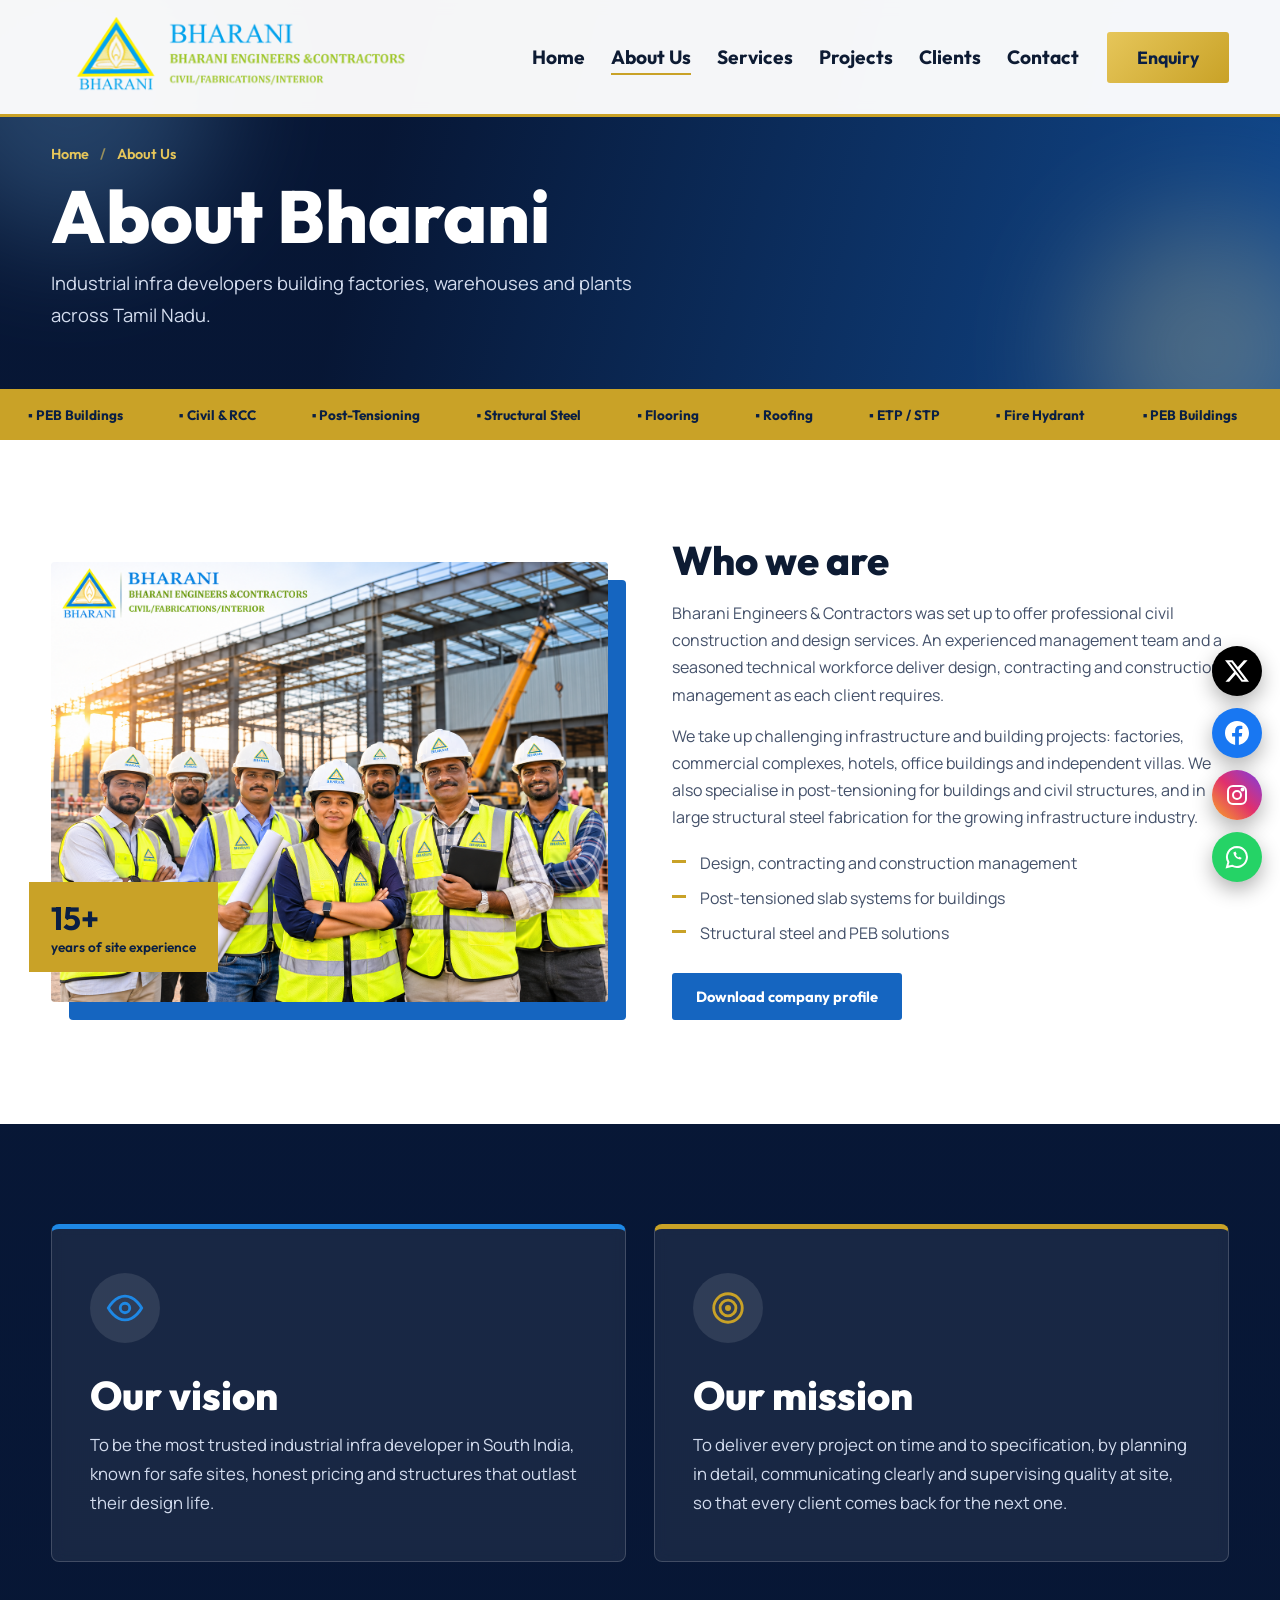
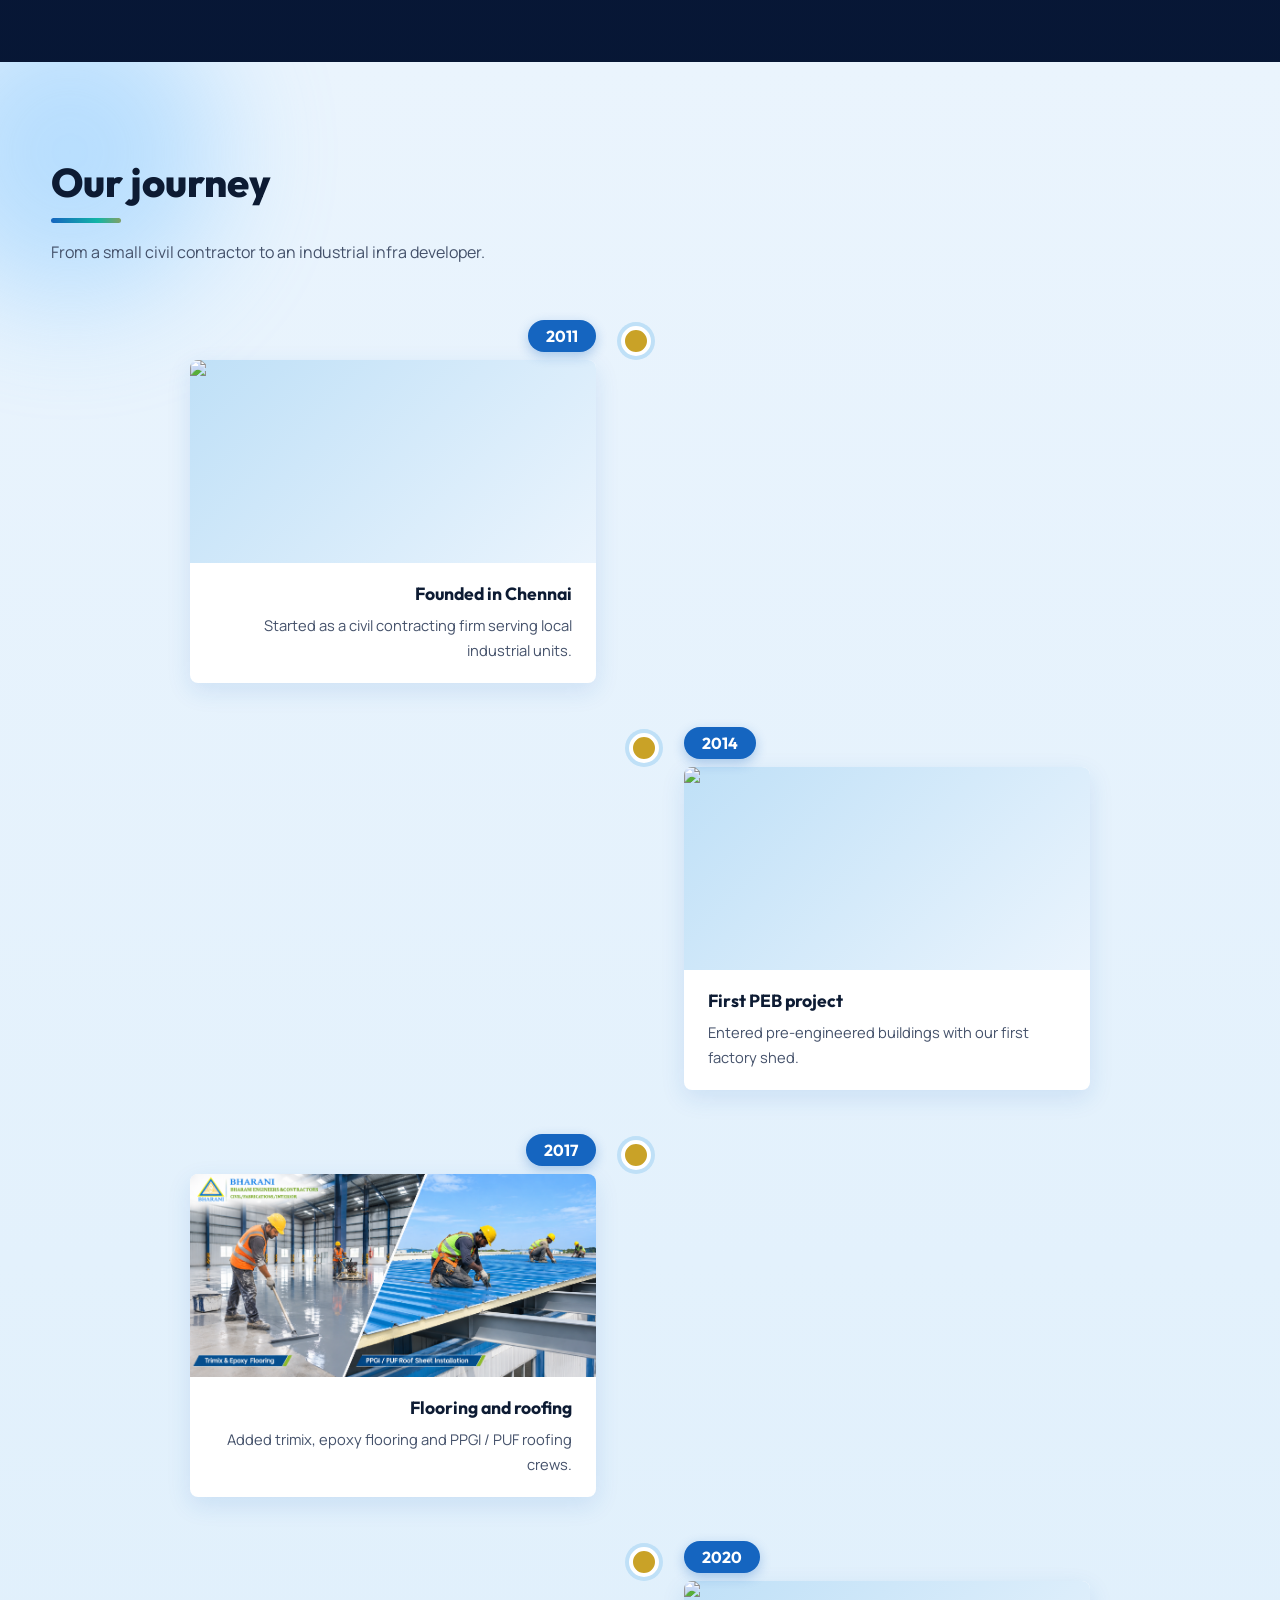
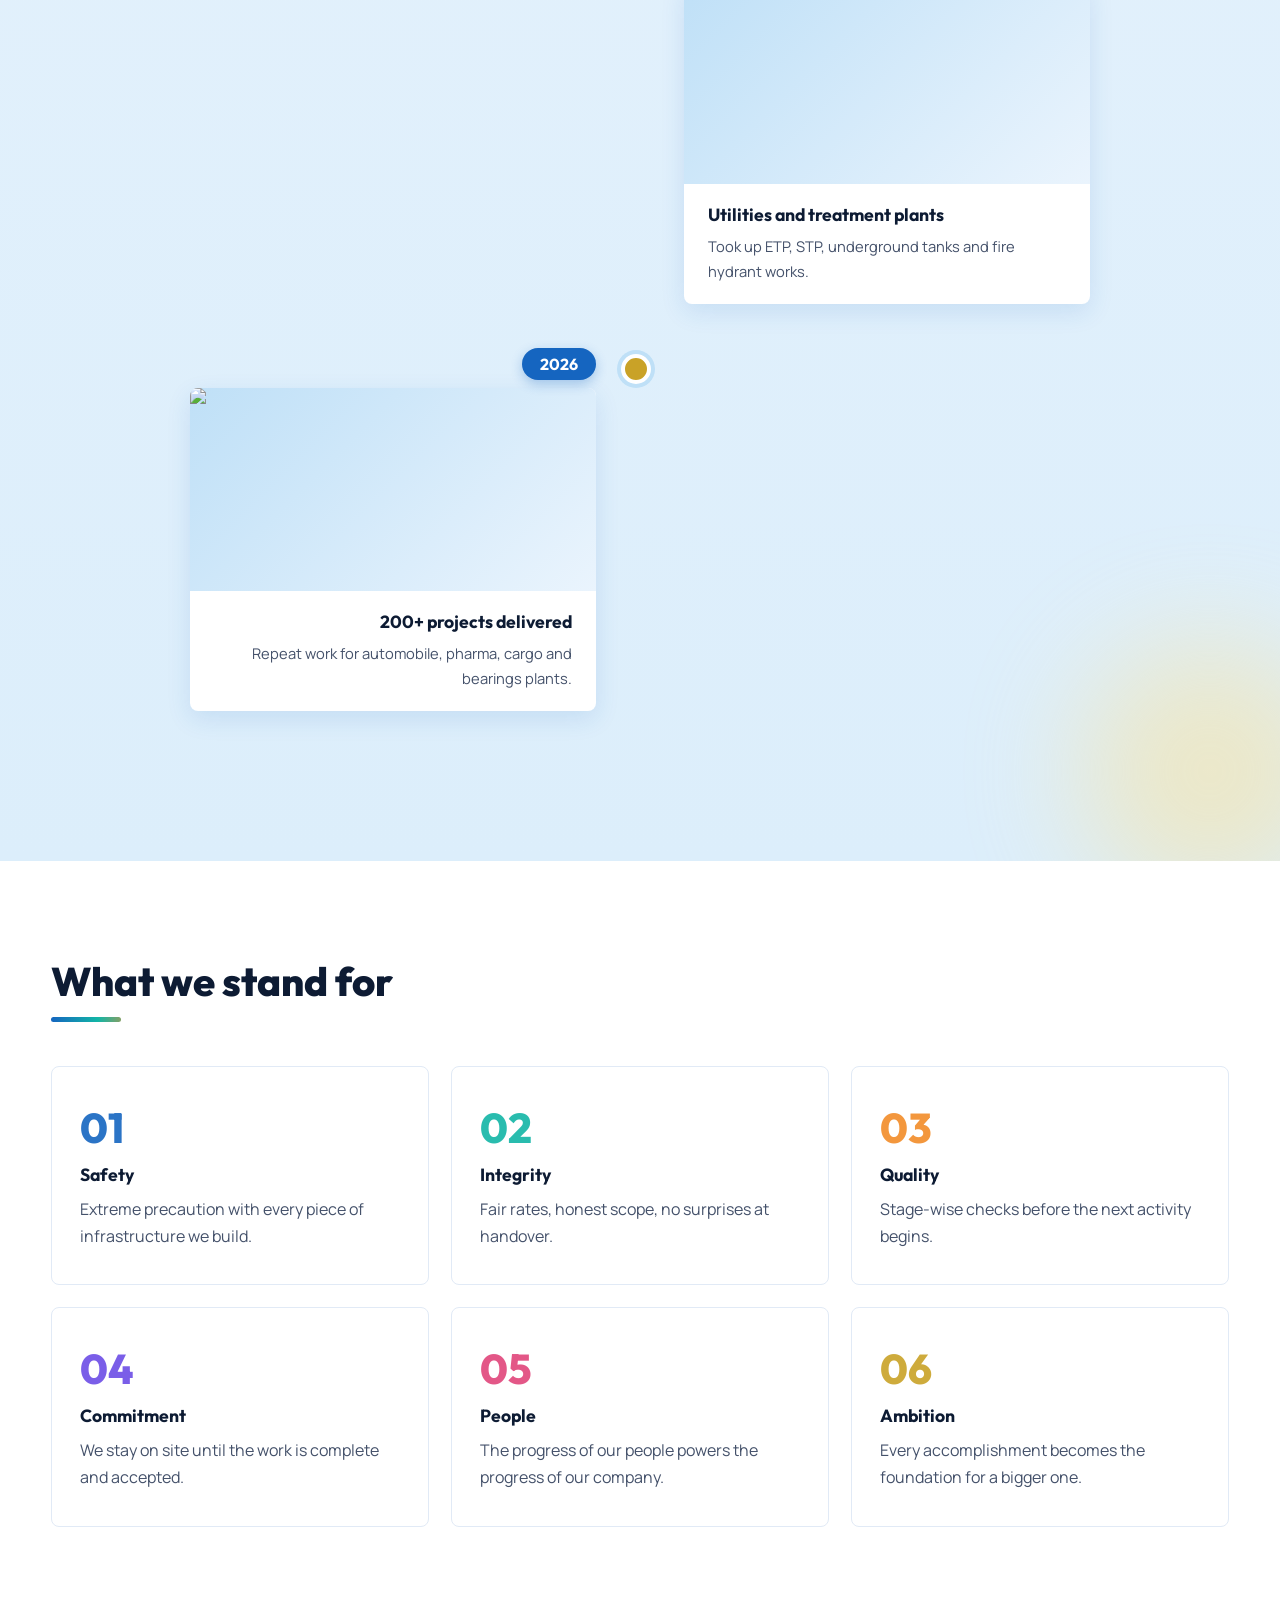
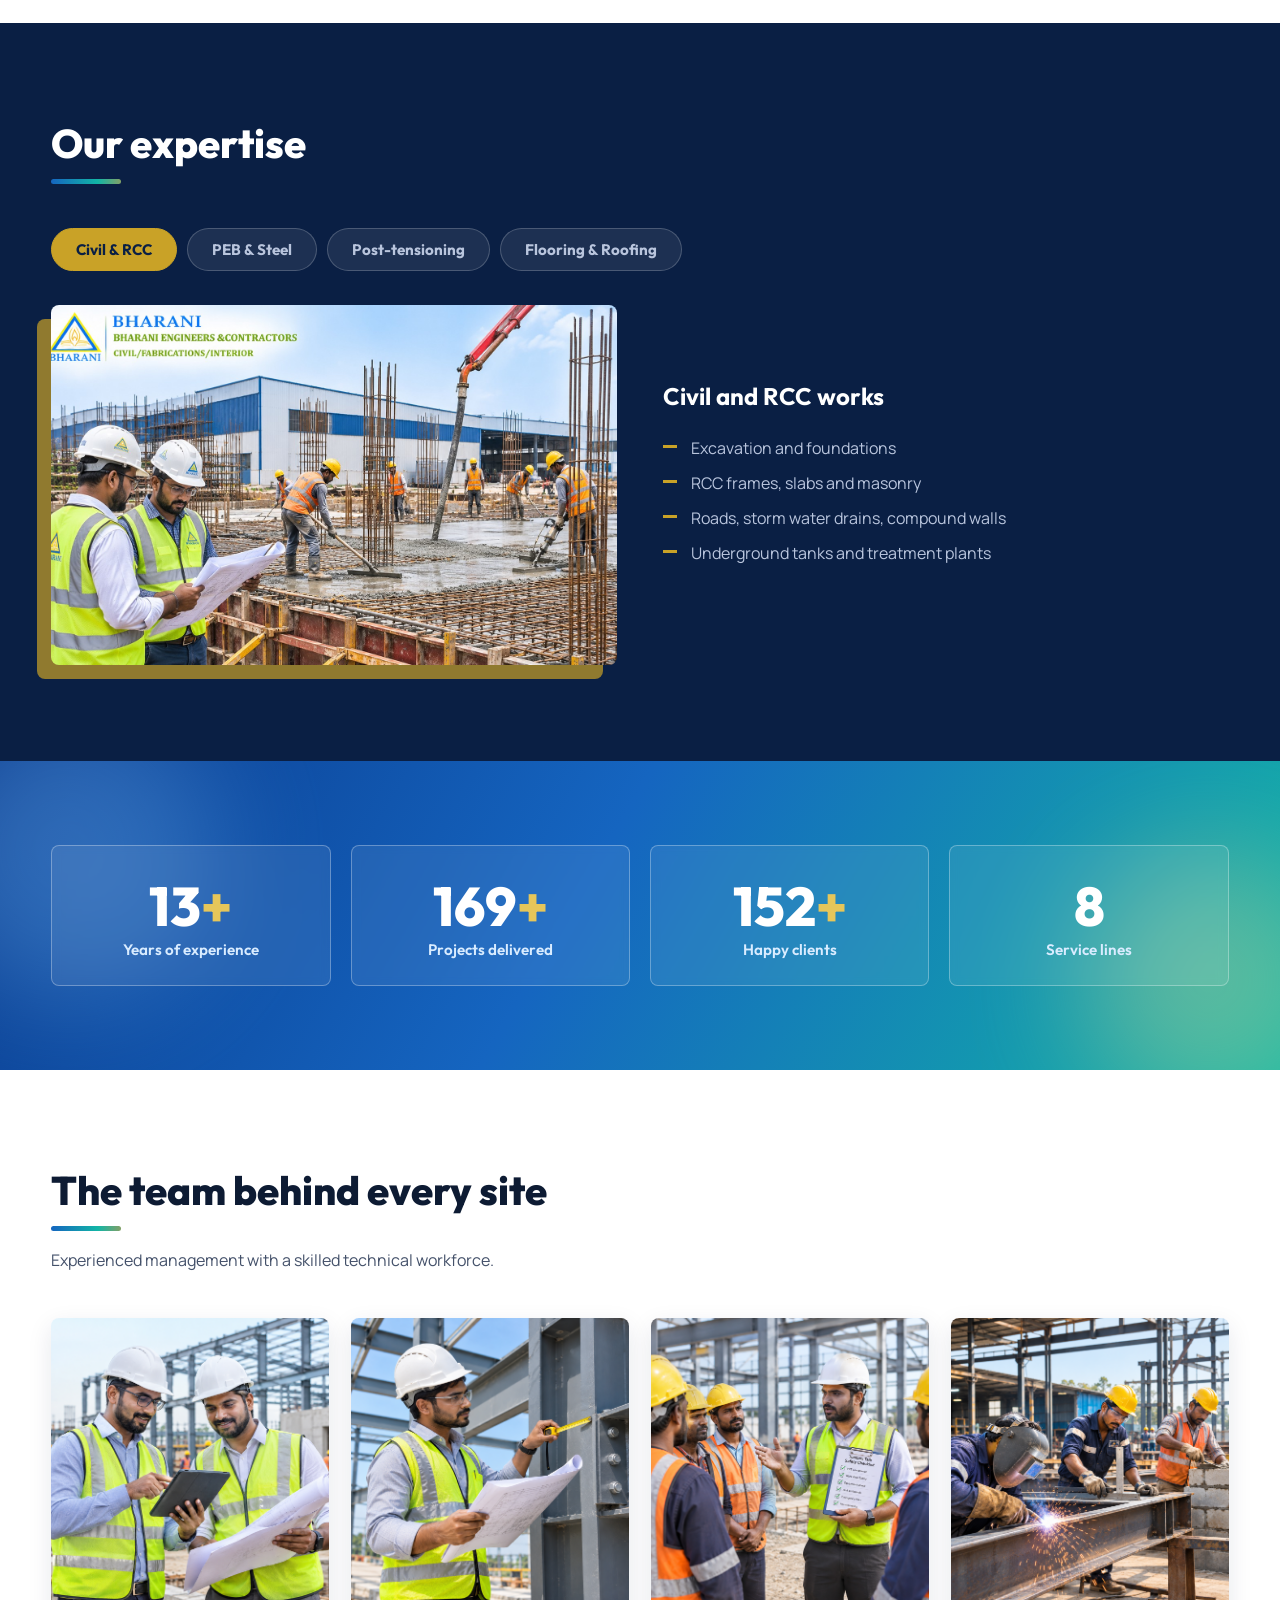
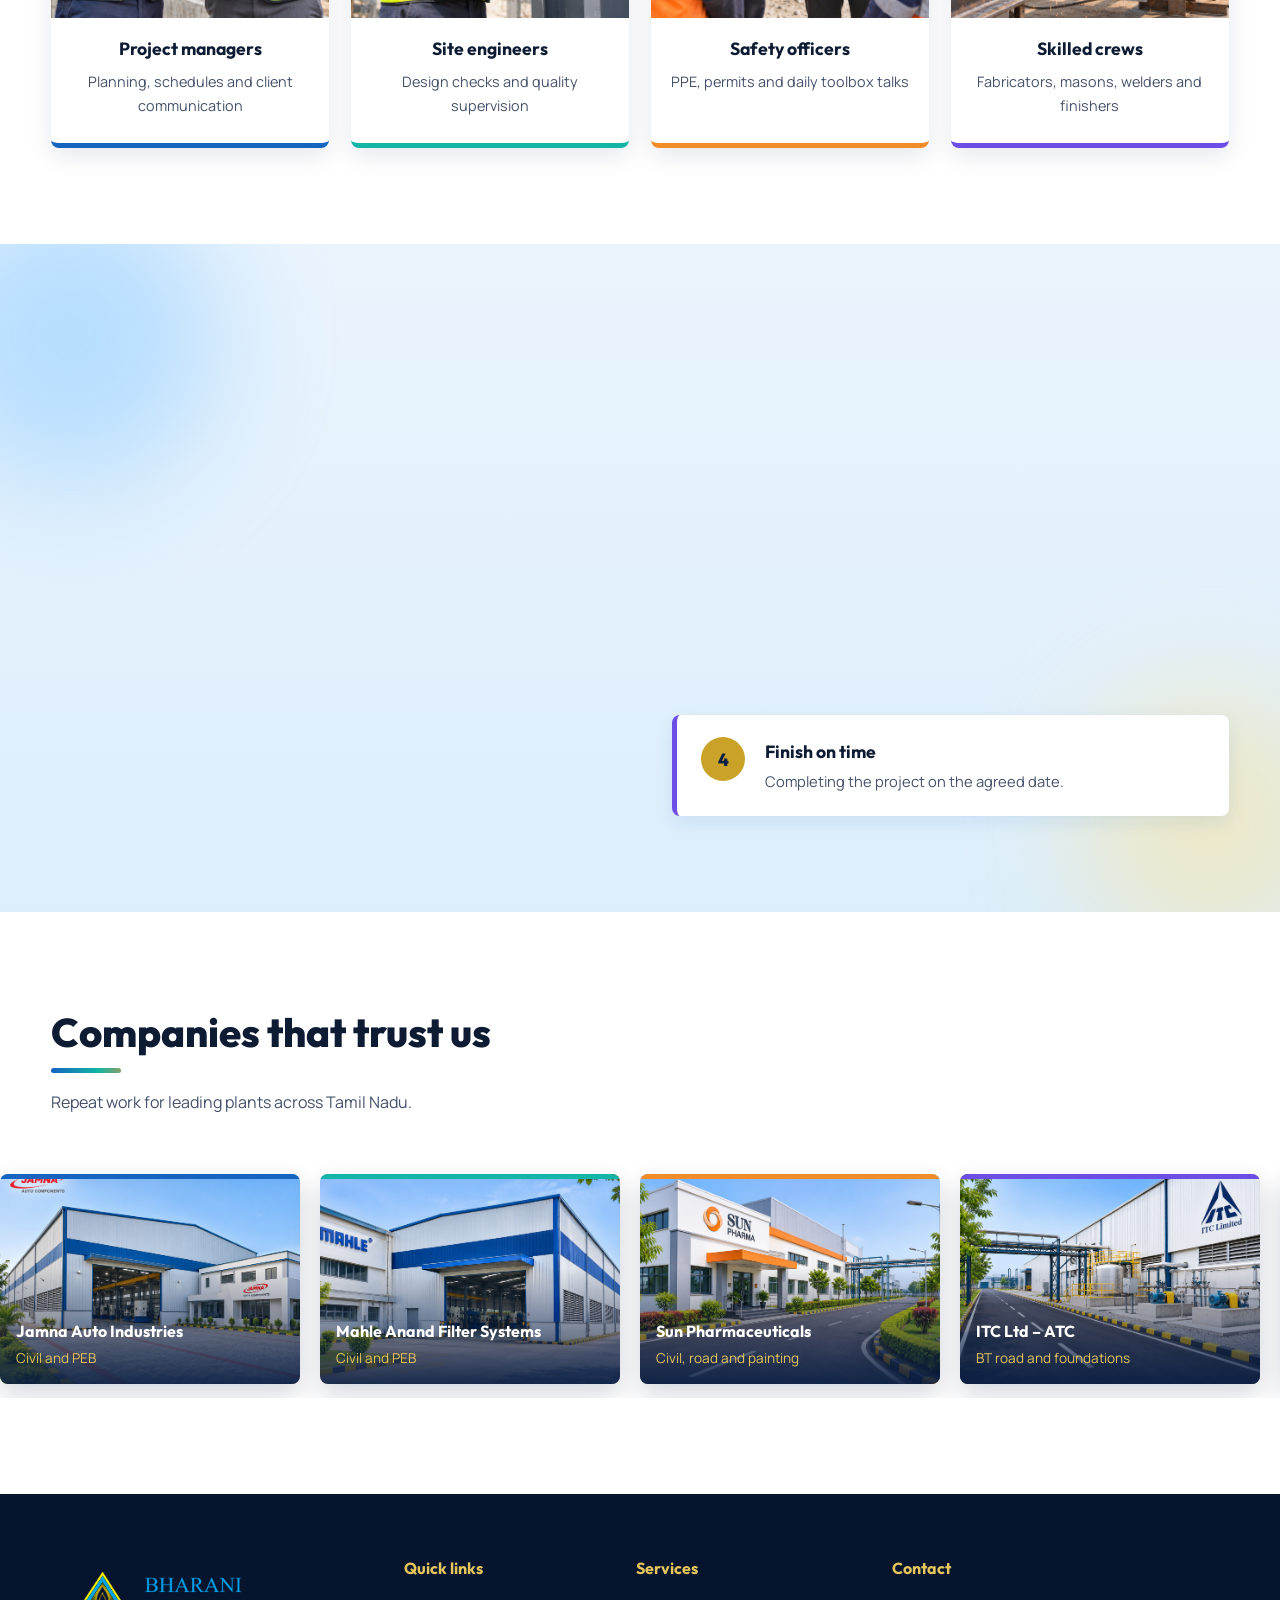
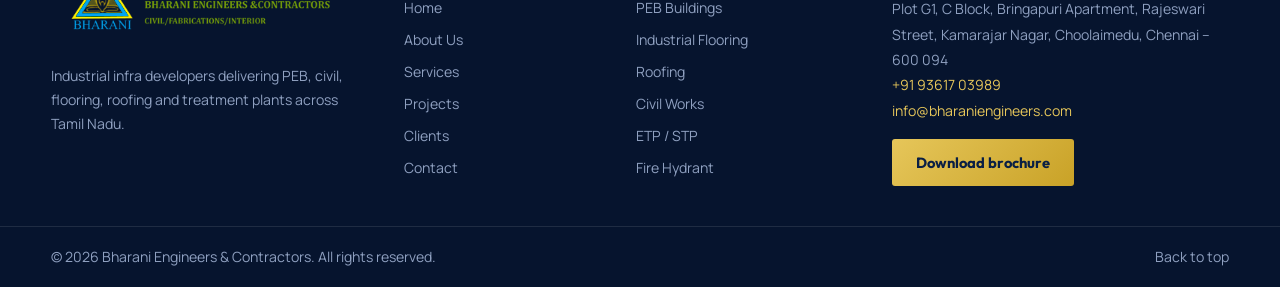
==== aboutus.html @ 4a634eff "Add files via upload" ====
<!DOCTYPE html>
<html lang="en">
<head>
<meta charset="UTF-8">
<meta name="viewport" content="width=device-width, initial-scale=1">
<title>About Us | Bharani Engineers & Contractors – Industrial Infra Developers, Chennai</title>
<meta name="description" content="Learn about Bharani Engineers & Contractors: our vision, mission, values, team and execution approach for PEB, civil, flooring, roofing and industrial projects in Chennai.">
<link rel="preconnect" href="https://fonts.googleapis.com">
<link href="https://fonts.googleapis.com/css2?family=Outfit:wght@400;500;600;700;800&family=Manrope:wght@400;500;600;700&display=swap" rel="stylesheet">
<link rel="stylesheet" href="css/about.css">
<link rel="stylesheet" href="css/style.css">
</head>
<body>
<div class="prog" id="prog"></div>

<header class="hdr" id="hdr">
  <a href="index.html" class="brand">
    <img src="images/logo.png" alt="Bharani logo" width="56" height="56">
    
  </a>
  <nav class="nav" id="nav">
    <a href="index.html">Home</a><a href="aboutus.html" class="on">About Us</a><a href="services.html">Services</a>
    <a href="projects.html">Projects</a><a href="clients.html">Clients</a><a href="contact.html">Contact</a>
  </nav>
  <button class="btn gold" data-open-enquiry>Enquiry</button>
  <button class="burger" id="burger" aria-label="Menu"><i></i><i></i><i></i></button>
</header>

<!-- BANNER -->
<section class="pbanner">
  <div class="pb-bg"></div><span class="blob b1"></span><span class="blob b2"></span>
  <div class="wrap">
    <p class="crumb"><a href="index.html">Home</a> <i>/</i> About Us</p>
    <h1>About Bharani</h1>
    <p class="lead">Industrial infra developers building factories, warehouses and plants across Tamil Nadu.</p>
  </div>
  <div class="ticker"><div>
    <span>PEB Buildings</span><span>Civil &amp; RCC</span><span>Post-Tensioning</span><span>Structural Steel</span><span>Flooring</span><span>Roofing</span><span>ETP / STP</span><span>Fire Hydrant</span>
    <span>PEB Buildings</span><span>Civil &amp; RCC</span><span>Post-Tensioning</span><span>Structural Steel</span><span>Flooring</span><span>Roofing</span><span>ETP / STP</span><span>Fire Hydrant</span>
  </div></div>
</section>

<!-- ABOUT COMPANY -->
<section class="sec" id="company">
  <div class="wrap two">
    <div class="imgstack rv">
      <img src="images/about-company.jpg" alt="Bharani team at an industrial site" loading="lazy" width="560" height="440">
      <div class="badge"><b>15+</b>years of site experience</div>
    </div>
    <div class="rv">
      <h2>Who we are</h2>
      <p>Bharani Engineers &amp; Contractors was set up to offer professional civil construction and design services. An experienced management team and a seasoned technical workforce deliver design, contracting and construction management as each client requires.</p>
      <p>We take up challenging infrastructure and building projects: factories, commercial complexes, hotels, office buildings and independent villas. We also specialise in post-tensioning for buildings and civil structures, and in large structural steel fabrication for the growing infrastructure industry.</p>
      <ul class="ticks"><li>Design, contracting and construction management</li><li>Post-tensioned slab systems for buildings</li><li>Structural steel and PEB solutions</li></ul>
      <a class="btn blue shine" href="Bharani-Company-Profile.pdf" download>Download company profile</a>
    </div>
  </div>
</section>

<!-- VISION & MISSION -->
<section class="vm" id="vision">
  <div class="vm-bg"></div>
  <div class="wrap vm-g">
    <article class="vcard rv" style="--c:#1E88E5">
      <svg viewBox="0 0 24 24"><path d="M1.5 12S5.5 4.5 12 4.5 22.5 12 22.5 12 18.5 19.5 12 19.5 1.5 12 1.5 12z"/><circle cx="12" cy="12" r="3"/></svg>
      <h2>Our vision</h2>
      <p>To be the most trusted industrial infra developer in South India, known for safe sites, honest pricing and structures that outlast their design life.</p>
    </article>
    <article class="vcard rv" style="--c:#C9A227">
      <svg viewBox="0 0 24 24"><circle cx="12" cy="12" r="9"/><circle cx="12" cy="12" r="5"/><circle cx="12" cy="12" r="1"/></svg>
      <h2>Our mission</h2>
      <p>To deliver every project on time and to specification, by planning in detail, communicating clearly and supervising quality at site, so that every client comes back for the next one.</p>
    </article>
  </div>
</section>

<!-- 1. TIMELINE -->
<!-- 1. TIMELINE -->
<section class="sec sky" id="journey"><span class="blob b1"></span><span class="blob b2"></span>
  <div class="wrap">
    <div class="head rv"><h2>Our journey</h2><p>From a small civil contractor to an industrial infra developer.</p></div>
    <ol class="tl" id="tl">
      <li class="rv"><time>2011</time><div><div class="tp"><img src="images/journey/2011.jpg" alt="Founded in Chennai" loading="lazy" width="420" height="210"></div><h3>Founded in Chennai</h3><p>Started as a civil contracting firm serving local industrial units.</p></div></li>
      <li class="rv"><time>2014</time><div><div class="tp"><img src="images/journey/2014.jpg" alt="First PEB project" loading="lazy" width="420" height="210"></div><h3>First PEB project</h3><p>Entered pre-engineered buildings with our first factory shed.</p></div></li>
      <li class="rv"><time>2017</time><div><div class="tp"><img src="images/journey/2017.jpg" alt="Flooring and roofing" loading="lazy" width="420" height="210"></div><h3>Flooring and roofing</h3><p>Added trimix, epoxy flooring and PPGI / PUF roofing crews.</p></div></li>
      <li class="rv"><time>2020</time><div><div class="tp"><img src="images/journey/2020.jpg" alt="Treatment plants and utilities" loading="lazy" width="420" height="210"></div><h3>Utilities and treatment plants</h3><p>Took up ETP, STP, underground tanks and fire hydrant works.</p></div></li>
      <li class="rv"><time>2026</time><div><div class="tp"><img src="images/journey/2026.jpg" alt="200+ projects delivered" loading="lazy" width="420" height="210"></div><h3>200+ projects delivered</h3><p>Repeat work for automobile, pharma, cargo and bearings plants.</p></div></li>
    </ol>
  </div>
</section>

<!-- 2. VALUES -->
<section class="sec" id="values">
  <div class="wrap">
    <div class="head rv"><h2>What we stand for</h2></div>
    <div class="val-g">
      <div class="rv" style="--c:#1565C0"><b>01</b><h3>Safety</h3><p>Extreme precaution with every piece of infrastructure we build.</p></div>
      <div class="rv" style="--c:#12B5A6"><b>02</b><h3>Integrity</h3><p>Fair rates, honest scope, no surprises at handover.</p></div>
      <div class="rv" style="--c:#F28C28"><b>03</b><h3>Quality</h3><p>Stage-wise checks before the next activity begins.</p></div>
      <div class="rv" style="--c:#6C4DE6"><b>04</b><h3>Commitment</h3><p>We stay on site until the work is complete and accepted.</p></div>
      <div class="rv" style="--c:#E0457B"><b>05</b><h3>People</h3><p>The progress of our people powers the progress of our company.</p></div>
      <div class="rv" style="--c:#C9A227"><b>06</b><h3>Ambition</h3><p>Every accomplishment becomes the foundation for a bigger one.</p></div>
    </div>
  </div>
</section>

<!-- 3. EXPERTISE TABS -->
<section class="sec dark" id="expertise">
  <div class="wrap">
    <div class="head rv"><h2>Our expertise</h2></div>
    <div class="tabs rv" role="tablist">
      <button class="on" data-tab="t1" role="tab">Civil &amp; RCC</button><button data-tab="t2" role="tab">PEB &amp; Steel</button>
      <button data-tab="t3" role="tab">Post-tensioning</button><button data-tab="t4" role="tab">Flooring &amp; Roofing</button>
    </div>
    <div class="panels">
      <div class="panel on" id="t1"><img src="images/about-civil.jpg" alt="Civil and RCC works" loading="lazy" width="520" height="360"><div><h3>Civil and RCC works</h3><ul class="ticks"><li>Excavation and foundations</li><li>RCC frames, slabs and masonry</li><li>Roads, storm water drains, compound walls</li><li>Underground tanks and treatment plants</li></ul></div></div>
      <div class="panel" id="t2"><img src="images/about-peb.jpg" alt="PEB and structural steel" loading="lazy" width="520" height="360"><div><h3>PEB and structural steel</h3><ul class="ticks"><li>Clear span and multi span buildings</li><li>Crane systems and mezzanine floors</li><li>Large structural steel fabrication</li><li>Gable roofs and office blocks</li></ul></div></div>
      <div class="panel" id="t3"><img src="images/about-pt.jpg" alt="Post-tensioned slab" loading="lazy" width="520" height="360"><div><h3>Post-tensioning</h3><ul class="ticks"><li>Post-tensioned slab systems for buildings</li><li>Civil engineering structures</li><li>In-house design team to propose the best system</li></ul></div></div>
      <div class="panel" id="t4"><img src="images/about-floor.jpg" alt="Flooring and roofing" loading="lazy" width="520" height="360"><div><h3>Flooring and roofing</h3><ul class="ticks"><li>Trimix, epoxy, PU and polished concrete floors</li><li>PPGI, PUF, polycarbonate and metal deck roofing</li><li>Paver blocks and industrial tiles</li></ul></div></div>
    </div>
  </div>
</section>

<!-- 4. NUMBERS -->
<section class="nums" id="numbers"><span class="blob b1"></span><span class="blob b2"></span>
  <div class="wrap nums-g">
    <div class="rv"><b data-cnt="15">0</b><span>Years of experience</span></div>
    <div class="rv"><b data-cnt="200">0</b><span>Projects delivered</span></div>
    <div class="rv"><b data-cnt="180">0</b><span>Happy clients</span></div>
    <div class="rv"><b data-cnt="10">0</b><span>Service lines</span></div>
  </div>
</section>

<!-- 5. TEAM -->
<section class="sec" id="team">
  <div class="wrap">
    <div class="head rv"><h2>The team behind every site</h2><p>Experienced management with a skilled technical workforce.</p></div>
    <div class="team-g">
      <div class="tm2 rv" style="--c:#1565C0"><img src="images/team-managers.jpg" alt="Project managers" loading="lazy" width="300" height="300"><h3>Project managers</h3><p>Planning, schedules and client communication</p></div>
      <div class="tm2 rv" style="--c:#12B5A6"><img src="images/team-engineers.jpg" alt="Site engineers" loading="lazy" width="300" height="300"><h3>Site engineers</h3><p>Design checks and quality supervision</p></div>
      <div class="tm2 rv" style="--c:#F28C28"><img src="images/team-safety.jpg" alt="Safety officers" loading="lazy" width="300" height="300"><h3>Safety officers</h3><p>PPE, permits and daily toolbox talks</p></div>
      <div class="tm2 rv" style="--c:#6C4DE6"><img src="images/team-crew.jpg" alt="Skilled crews" loading="lazy" width="300" height="300"><h3>Skilled crews</h3><p>Fabricators, masons, welders and finishers</p></div>
    </div>
  </div>
</section>

<!-- 6. EXECUTION PHILOSOPHY -->
<section class="sec sky" id="philosophy"><span class="blob b1"></span><span class="blob b2"></span>
  <div class="wrap two">
    <div class="rv"><h2>How we execute</h2><p>Our project management philosophy has four parts. We follow them on every site, large or small.</p>
      <a class="btn gold shine" href="contact.html">Discuss your project</a></div>
    <div class="ph-list">
      <div class="rv"><i>1</i><div><h3>Plan in detail</h3><p>A detailed schedule and resource plan built around the client's expectations.</p></div></div>
      <div class="rv"><i>2</i><div><h3>Communicate</h3><p>Open communication with every project stakeholder.</p></div></div>
      <div class="rv"><i>3</i><div><h3>Supervise quality</h3><p>Monitoring and supervising the quality of work at site.</p></div></div>
      <div class="rv"><i>4</i><div><h3>Finish on time</h3><p>Completing the project on the agreed date.</p></div></div>
    </div>
  </div>
</section>

<!-- 7. CLIENTS -->
<section class="sec" id="clients">
  <div class="wrap"><div class="head rv"><h2>Companies that trust us</h2><p>Repeat work for leading plants across Tamil Nadu.</p></div></div>
  <div class="pmq"><div id="photoTrack">
    <div class="pc" style="--c:#1565C0"><img src="images/clients/jamna-work.jpg" alt="Jamna Auto project" loading="lazy" width="300" height="210"><div><h3>Jamna Auto Industries</h3><p>Civil and PEB</p></div></div>
    <div class="pc" style="--c:#12B5A6"><img src="images/clients/mahle-work.jpg" alt="Mahle Anand project" loading="lazy" width="300" height="210"><div><h3>Mahle Anand Filter Systems</h3><p>Civil and PEB</p></div></div>
    <div class="pc" style="--c:#F28C28"><img src="images/clients/sun-pharma-work.jpg" alt="Sun Pharma project" loading="lazy" width="300" height="210"><div><h3>Sun Pharmaceuticals</h3><p>Civil, road and painting</p></div></div>
    <div class="pc" style="--c:#6C4DE6"><img src="images/clients/itc-work.jpg" alt="ITC project" loading="lazy" width="300" height="210"><div><h3>ITC Ltd – ATC</h3><p>BT road and foundations</p></div></div>
    <div class="pc" style="--c:#E0457B"><img src="images/clients/act-work.jpg" alt="All Cargo Terminals project" loading="lazy" width="300" height="210"><div><h3>All Cargo Terminals</h3><p>Roofing and painting</p></div></div>
    <div class="pc" style="--c:#C9A227"><img src="images/clients/bimetal-work.jpg" alt="Bimetal Bearings project" loading="lazy" width="300" height="210"><div><h3>Bimetal Bearings</h3><p>Roofing works</p></div></div>
    <div class="pc" style="--c:#1E88E5"><img src="images/clients/weg-work.jpg" alt="WEG Industries project" loading="lazy" width="300" height="210"><div><h3>WEG Industries</h3><p>LPG yard foundations</p></div></div>
  </div></div>
</section>

<footer class="ftr">
  <div class="wrap fgrid">
        <div><a href="index.html" class="brand"><img src="images/logo.png" alt="Bharani logo" width="56" height="56" loading="lazy"></a>
      <p>Industrial infra developers delivering PEB, civil, flooring, roofing and treatment plants across Tamil Nadu.</p></div>
    <div><h4>Quick links</h4><a href="index.html">Home</a><a href="aboutus.html">About Us</a><a href="services.html">Services</a><a href="projects.html">Projects</a><a href="clients.html">Clients</a><a href="contact.html">Contact</a></div>
    <div><h4>Services</h4><a href="services.html#peb">PEB Buildings</a><a href="services.html#flooring">Industrial Flooring</a><a href="services.html#roofing">Roofing</a><a href="services.html#civil">Civil Works</a><a href="services.html#etp">ETP / STP</a><a href="services.html#hydrant">Fire Hydrant</a></div>
    <div><h4>Contact</h4><address>Plot G1, C Block, Bringapuri Apartment, Rajeswari Street, Kamarajar Nagar, Choolaimedu, Chennai – 600 094<br><a href="tel:+919361703989">+91 93617 03989</a><br><a href="mailto:info@bharaniengineers.com">info@bharaniengineers.com</a></address>
      <a class="btn gold" href="Bharani-Company-Profile.pdf" download>Download brochure</a></div>
  </div>
  <div class="fbar"><div class="wrap"><span>© <span id="yr"></span> Bharani Engineers &amp; Contractors. All rights reserved.</span><a href="#hdr">Back to top</a></div></div>
</footer>

<div class="social" aria-label="Follow and contact Bharani">
  <a class="s-x" href="https://x.com/bharani_chn" target="_blank" rel="noopener" aria-label="X (Twitter)" data-t="X"><svg viewBox="0 0 24 24"><path fill="currentColor" d="M18.901 1.153h3.68l-8.04 9.19L24 22.846h-7.406l-5.8-7.584-6.638 7.584H.474l8.6-9.83L0 1.154h7.594l5.243 6.932ZM17.61 20.644h2.039L6.486 3.24H4.298Z"/></svg></a>
  <a class="s-fb" href="https://www.facebook.com/BharaniEngineersandContractors/" target="_blank" rel="noopener" aria-label="Facebook" data-t="Facebook"><svg viewBox="0 0 24 24"><path fill="currentColor" d="M24 12.073c0-6.627-5.373-12-12-12s-12 5.373-12 12c0 5.99 4.388 10.954 10.125 11.854v-8.385H7.078v-3.47h3.047V9.43c0-3.007 1.792-4.669 4.533-4.669 1.312 0 2.686.235 2.686.235v2.953H15.83c-1.491 0-1.956.925-1.956 1.874v2.25h3.328l-.532 3.47h-2.796v8.385C19.612 23.027 24 18.062 24 12.073z"/></svg></a>
  <a class="s-ig" href="https://www.instagram.com/bharaniengineers/" target="_blank" rel="noopener" aria-label="Instagram" data-t="Instagram"><svg viewBox="0 0 24 24" fill="none" stroke="currentColor" stroke-width="2"><rect x="3" y="3" width="18" height="18" rx="5"/><circle cx="12" cy="12" r="4"/><circle cx="17.5" cy="6.5" r="1" fill="currentColor"/></svg></a>
  <a class="s-wa" href="https://wa.me/919361703989" target="_blank" rel="noopener" aria-label="WhatsApp" data-t="WhatsApp"><svg viewBox="0 0 24 24"><path fill="none" stroke="currentColor" stroke-width="2" d="M12 2a10 10 0 0 0-8.6 15.1L2 22l5-1.3A10 10 0 1 0 12 2z"/><path fill="currentColor" d="M8.4 7.4c.2 3.6 3.4 6.8 7 7.1l1.4-1.6-2.4-1.2-1 .8c-1-.4-2-1.4-2.5-2.5l.8-1-1.2-2.4z"/></svg></a>
</div>

<div class="modal" id="modal" aria-hidden="true">
  <form class="mbox" id="enqForm">
    <button type="button" class="x" id="mClose" aria-label="Close">×</button>
    <h3>Request a quote</h3><p>Our team replies on WhatsApp within the hour.</p>
    <input name="name" placeholder="Your name" required>
    <input name="phone" type="tel" placeholder="Mobile number" pattern="[0-9+ ]{10,14}" required>
    <select name="service" required><option value="">Service needed</option><option>PEB Building</option><option>Flooring</option><option>Roofing</option><option>Painting</option><option>Civil Works</option><option>Interior</option><option>ETP / STP</option><option>Fire Hydrant</option></select>
    <textarea name="msg" rows="3" placeholder="Site location and requirement"></textarea>
    <button class="btn gold lg" type="submit">Send on WhatsApp</button>
  </form>
</div>
<script src="js/about.js" defer></script>
</body>
</html>
---- css/about.css ----
/* About page: loads after style.css and reuses its header, buttons, footer, modal, social and band styles */

/* banner */
.pbanner{position:relative;min-height:440px;display:flex;align-items:center;padding:140px 0 90px;color:#fff;overflow:hidden;background:var(--navy)}
.pb-bg{position:absolute;inset:0;background:linear-gradient(105deg,rgba(7,22,52,.95) 30%,rgba(21,101,192,.6)),url(images/about-banner.jpg) center/cover;animation:zoom 22s ease-in-out infinite alternate}
.pbanner .wrap{position:relative}
.pbanner h1{color:#fff;font-size:clamp(2.6rem,6vw,4.6rem);font-weight:800;line-height:1.05;margin-bottom:14px;animation:up .9s .1s both}
.pbanner .lead{color:#D3DCEE;font-size:1.15rem;animation:up .9s .3s both}
.crumb{font:600 .9rem Outfit;color:var(--gold2);margin-bottom:14px;animation:up .9s both}
.crumb a:hover{text-decoration:underline}.crumb i{margin:0 8px;font-style:normal;opacity:.6}
.pbanner .blob{opacity:.25}

/* vision and mission */
.vm{position:relative;padding:100px 0;color:#D3DCEE;overflow:hidden;background:var(--navy)}
.vm-bg{position:absolute;inset:0;background:linear-gradient(rgba(7,22,52,.88),rgba(7,22,52,.92)),url(images/about-vision.jpg) center/cover fixed}
.vm-g{position:relative;display:grid;grid-template-columns:1fr 1fr;gap:28px}
.vcard{padding:44px 38px;border-radius:8px;background:rgba(255,255,255,.07);backdrop-filter:blur(6px);border:1px solid rgba(255,255,255,.18);border-top:5px solid var(--c);transition:transform .4s,background .4s}
.vcard:hover{transform:translateY(-10px);background:rgba(255,255,255,.13)}
.vcard h2{color:#fff;margin-bottom:12px}.vcard p{font-size:1.05rem;margin:0}
.vcard svg{width:70px;height:70px;padding:16px;border-radius:50%;margin-bottom:20px;fill:none;stroke:var(--c);stroke-width:1.8;stroke-linecap:round;background:rgba(255,255,255,.1);animation:float 5s ease-in-out infinite}

/* timeline */
.tl{list-style:none;position:relative;max-width:900px;margin:auto;padding:10px 0}
.tl::before{content:"";position:absolute;left:50%;top:0;bottom:0;width:4px;margin-left:-2px;border-radius:2px;background:linear-gradient(var(--blue),var(--teal),var(--orange),var(--gold));transform-origin:top;transform:scaleY(var(--g,0))}
.tl li{position:relative;width:50%;padding:0 44px 44px 0;text-align:right}
.tl li:nth-child(even){margin-left:50%;padding:0 0 44px 44px;text-align:left}
.tl li::after{content:"";position:absolute;right:-11px;top:6px;width:22px;height:22px;border-radius:50%;background:var(--gold);border:4px solid #fff;box-shadow:0 0 0 4px var(--sky2)}
.tl li:nth-child(even)::after{right:auto;left:-11px}
.tl time{display:inline-block;background:var(--blue);color:#fff;font:700 .85rem Outfit;padding:4px 14px;border-radius:20px;margin-bottom:8px}
.tl li>div{background:#fff;padding:20px 24px;border-radius:8px;box-shadow:0 8px 24px rgba(21,101,192,.12);transition:transform .3s}
.tl li:hover>div{transform:translateY(-6px)}
.tl h3{margin-bottom:4px}.tl p{margin:0;font-size:.92rem}

/* values */
.val-g{display:grid;grid-template-columns:repeat(3,1fr);gap:22px}
.val-g>div{position:relative;overflow:hidden;background:#fff;padding:34px 28px;border-radius:8px;border:1px solid #E1EAF6;transition:.4s}
.val-g>div::before{content:"";position:absolute;inset:auto 0 0;height:0;background:var(--c);transition:height .4s;z-index:0}
.val-g>div:hover::before{height:100%}
.val-g>div>*{position:relative;z-index:1;transition:color .3s}
.val-g b{display:block;font:800 2.6rem Outfit;color:var(--c);opacity:.9;margin-bottom:6px}
.val-g p{margin:6px 0 0}
.val-g>div:hover *{color:#fff}
.val-g>div:hover{transform:translateY(-8px);box-shadow:0 18px 36px rgba(10,31,68,.2)}

/* expertise tabs */
.tabs{display:flex;gap:10px;flex-wrap:wrap;margin-bottom:34px}
.tabs button{font:700 .95rem Outfit;color:#B9C5DD;background:rgba(255,255,255,.08);border:1px solid rgba(255,255,255,.2);padding:11px 24px;border-radius:30px;cursor:pointer;transition:.3s}
.tabs button:hover{background:rgba(255,255,255,.18);color:#fff}
.tabs button.on{background:var(--gold);color:var(--navy);border-color:var(--gold)}
.panel{display:none;grid-template-columns:1fr 1fr;gap:46px;align-items:center}
.panel.on{display:grid;animation:up .6s both}
.panel img{width:100%;aspect-ratio:13/9;object-fit:cover;border-radius:8px;box-shadow:-14px 14px 0 rgba(201,162,39,.7)}
.panel h3{font-size:1.5rem;margin-bottom:12px}

/* team */
.team-g{display:grid;grid-template-columns:repeat(4,1fr);gap:22px}
.tm2{text-align:center;background:#fff;border-radius:8px;padding:0 0 24px;overflow:hidden;box-shadow:0 8px 24px rgba(10,31,68,.1);border-bottom:5px solid var(--c);transition:.4s}
.tm2:hover{transform:translateY(-10px);box-shadow:0 20px 38px rgba(10,31,68,.2)}
.tm2 img{width:100%;aspect-ratio:1;object-fit:cover;margin-bottom:16px;transition:transform .7s}
.tm2:hover img{transform:scale(1.08)}
.tm2 h3{padding:0 14px}.tm2 p{padding:0 18px;margin:6px auto 0;font-size:.9rem}

/* philosophy */
.ph-list{display:grid;gap:16px}
.ph-list>div{display:flex;gap:20px;align-items:flex-start;background:#fff;padding:22px 24px;border-radius:8px;border-left:5px solid var(--blue);box-shadow:0 6px 18px rgba(21,101,192,.1);transition:.35s}
.ph-list>div:nth-child(2){border-color:var(--teal)}.ph-list>div:nth-child(3){border-color:var(--orange)}.ph-list>div:nth-child(4){border-color:var(--violet)}
.ph-list>div:hover{transform:translateX(10px)}
.ph-list i{flex:none;display:grid;place-items:center;width:44px;height:44px;border-radius:50%;background:var(--gold);color:var(--navy);font:800 1.1rem Outfit;font-style:normal}
.ph-list p{margin:2px 0 0;font-size:.92rem}

@media(max-width:900px){
  .vm-g,.panel.on{grid-template-columns:1fr}.val-g{grid-template-columns:1fr 1fr}.team-g{grid-template-columns:1fr 1fr}
  .vm-bg{background-attachment:scroll}
  .tl::before{left:14px}.tl li,.tl li:nth-child(even){width:100%;margin-left:0;padding:0 0 32px 44px;text-align:left}
  .tl li::after,.tl li:nth-child(even)::after{left:3px;right:auto}
}
@media(max-width:520px){.val-g,.team-g{grid-template-columns:1fr}.pbanner{min-height:380px}}

/* journey images */
.tl .tp{margin:-20px -24px 16px;overflow:hidden;border-radius:8px 8px 0 0;aspect-ratio:2/1}
.tl .tp img{width:100%;height:100%;object-fit:cover;transition:transform .7s}
.tl li:hover .tp img{transform:scale(1.1)}
.tl time{font-size:1rem;padding:6px 18px;box-shadow:0 4px 12px rgba(21,101,192,.3)}

/* client photo strip */
.pmq{overflow:hidden;padding:14px 0}
#photoTrack{display:flex;gap:20px;width:max-content;animation:tick 45s linear infinite}
.pmq:hover #photoTrack{animation-play-state:paused}
.pc{position:relative;flex:none;width:300px;height:210px;border-radius:8px;overflow:hidden;box-shadow:0 10px 26px rgba(10,31,68,.18);transition:transform .4s}
.pc:hover{transform:translateY(-8px) scale(1.03)}
.pc img{width:100%;height:100%;object-fit:cover;transition:transform .8s}
.pc:hover img{transform:scale(1.15)}
.pc::before{content:"";position:absolute;left:0;top:0;right:0;height:5px;background:var(--c);z-index:2}
.pc div{position:absolute;inset:auto 0 0;padding:50px 16px 14px;background:linear-gradient(transparent,rgba(10,31,68,.92));color:#D3DCEE}
.pc h3{color:#fff;font-size:1rem}.pc p{margin:2px 0 0;font-size:.85rem;color:var(--gold2)}
---- css/style.css ----
:root{--blue:#1565C0;--navy:#0A1F44;--ink:#0D1B33;--gold:#C9A227;--gold2:#E6C65A;--green:#8DB32B;--bg:#fff;--grey:#EAF4FD;--sky:#EAF4FD;--sky2:#BFE0F7;--txt:#44516A}
*{box-sizing:border-box;margin:0;padding:0}
html{scroll-behavior:smooth;scroll-padding-top:84px}
body{font:400 16px/1.7 Manrope,sans-serif;color:var(--txt);background:var(--bg);overflow-x:hidden}
img{max-width:100%;display:block;background:#dfe6f2}
a{color:inherit;text-decoration:none}
h1,h2,h3,.btn,.brand b{font-family:Outfit,sans-serif;color:var(--ink)}
h2{font-size:clamp(1.7rem,3.2vw,2.5rem);line-height:1.2;margin-bottom:16px;font-weight:800}
h3{font-size:1.1rem;font-weight:700}
p{margin-bottom:14px;max-width:62ch}
.wrap{width:min(1180px,92%);margin:auto}
.narrow{width:min(820px,92%)}
.sec{padding:96px 0}
.grey,.sky{background:linear-gradient(180deg,#EAF4FD,#DCEEFB)}
.dark{background:var(--navy);color:#B9C5DD}
.dark h2,.dark h3{color:#fff}
.head{margin-bottom:44px}
.two{display:grid;grid-template-columns:1fr 1fr;gap:64px;align-items:center}
.two.rev{grid-template-columns:.8fr 1.2fr}

/* buttons */
.btn{display:inline-block;border:0;cursor:pointer;padding:11px 24px;border-radius:3px;font-weight:700;font-size:.92rem;transition:transform .2s,box-shadow .2s,background .2s}
.btn.lg{padding:15px 32px;font-size:1rem}
.btn.gold{background:linear-gradient(135deg,var(--gold2),var(--gold));color:var(--navy)}
.btn.blue{background:var(--blue);color:#fff}
.btn.ghost{border:2px solid rgba(255,255,255,.7);color:#fff;background:transparent}
.btn:hover{transform:translateY(-2px);box-shadow:0 8px 22px rgba(201,162,39,.35)}
.btn.ghost:hover{background:#fff;color:var(--navy)}
.cta{display:flex;gap:14px;flex-wrap:wrap;margin:26px 0}
:focus-visible{outline:3px solid var(--gold);outline-offset:3px}

/* header */
.hdr{position:fixed;inset:0 0 auto;z-index:50;display:flex;align-items:center;gap:28px;padding:1px 4%;background:rgba(255,255,255,.96);backdrop-filter:blur(8px);border-bottom:3px solid var(--gold);transition:box-shadow .3s}
.hdr.sc{box-shadow:0 6px 24px rgba(10,31,68,.15)}
.brand{display:flex;align-items:center;gap:12px;margin-right:auto}
.brand img{width:380px;height:112px;object-fit:cover;object-position:center 51%;background:none}
.brand b{display:block;font-size:1.6rem;letter-spacing:.06em;color:#1E88E5;line-height:1.1}
.brand small{display:block;font:700 .62rem Outfit;letter-spacing:.08em;color:var(--green)}
.nav{display:flex;gap:26px}
.nav a{font:700 1.2rem Outfit;color:var(--ink);position:relative;padding:6px 0}
.nav a::after{content:"";position:absolute;left:0;bottom:0;height:2px;width:0;background:var(--gold);transition:width .3s}
.nav a:hover::after,.nav a.on::after{width:100%}
.burger{display:none;background:none;border:0;cursor:pointer}
.burger i{display:block;width:26px;height:3px;background:var(--navy);margin:5px 0}

/* hero */
.hero{position:relative;min-height:100vh;display:flex;align-items:center;padding:130px 0 100px;color:#fff;overflow:hidden;background:var(--navy)}
.hero-bg{position:absolute;inset:0;animation:zoom 22s ease-in-out infinite alternate}
.hero-bg img{width:100%;height:100%;object-fit:cover;background:none}
.hero-bg::after{content:"";position:absolute;inset:0;background:linear-gradient(105deg,rgba(7,22,52,.85) 25%,rgba(21,101,192,.25))}
@keyframes zoom{to{transform:scale(1.08)}}
.truss{position:absolute;right:-2%;bottom:90px;width:min(640px,55vw);opacity:.55}
.truss path{stroke-dasharray:1200;stroke-dashoffset:1200;animation:draw 4s .3s ease-out forwards}
@keyframes draw{to{stroke-dashoffset:0}}
.hero-in{position:relative}
.tag{color:var(--gold2);font:600 .95rem Outfit;margin-bottom:18px}
.hero h1{color:#fff;font-size:clamp(2.3rem,5.6vw,4.4rem);line-height:1.08;font-weight:800;max-width:15ch;margin-bottom:22px;animation:up .9s .1s both}
.lead{font-size:1.15rem;color:#D3DCEE;max-width:56ch;animation:up .9s .3s both}
.hero .cta{animation:up .9s .5s both}
@keyframes up{from{opacity:0;transform:translateY(30px)}}
.hero-stats{display:flex;gap:40px;list-style:none;font:600 .95rem Outfit;color:#B9C5DD;margin-top:30px}
.hero-stats b{font-size:2.4rem;color:var(--gold2)}
.ticker{position:absolute;bottom:0;left:0;right:0;background:var(--gold);overflow:hidden;white-space:nowrap;padding:12px 0}
.ticker div{display:inline-block;animation:tick 32s linear infinite}
.ticker span{font:700 .85rem Outfit;color:var(--navy);margin:0 28px}
.ticker span::before{content:"▪ ";}
@keyframes tick{to{transform:translateX(-50%)}}

/* about */
.ticks{list-style:none;margin:18px 0 26px}
.ticks li{padding-left:28px;position:relative;margin-bottom:8px}
.ticks li::before{content:"";position:absolute;left:0;top:10px;width:14px;height:3px;background:var(--gold)}
.imgstack{position:relative}
.imgstack img{width:100%;aspect-ratio:4/3;object-fit:cover;border-radius:4px;box-shadow:18px 18px 0 var(--blue)}
.badge{position:absolute;left:-22px;bottom:30px;background:var(--gold);color:var(--navy);padding:16px 22px;font:600 .85rem Outfit;animation:float 4s ease-in-out infinite}
.badge b{display:block;font-size:2rem}
@keyframes float{50%{transform:translateY(-10px)}}
.founder img{width:100%;aspect-ratio:4/5;object-fit:cover;border-radius:4px;border-bottom:6px solid var(--gold)}
.name{font:700 1.3rem Outfit;color:#fff}
.name span{display:block;font-size:.85rem;color:var(--gold2);font-weight:600}
blockquote{border-left:4px solid var(--gold);padding:6px 0 6px 20px;margin:22px 0;color:#fff;font-size:1.1rem}

/* services */
.svc-grid{display:grid;grid-template-columns:repeat(auto-fill,minmax(230px,1fr));gap:0;border-top:1px solid #D8E0EE;border-left:1px solid #D8E0EE}
.svc{padding:30px 24px;border-right:1px solid #D8E0EE;border-bottom:1px solid #D8E0EE;position:relative;transition:background .3s,color .3s}
.svc::before{content:"";position:absolute;left:0;top:0;height:4px;width:0;background:var(--gold);transition:width .35s}
.svc:hover{background:var(--navy)}
.svc:hover::before{width:100%}
.svc:hover h3{color:var(--gold2)}.svc:hover p{color:#B9C5DD}
.svc h3{margin-bottom:8px}.svc p{font-size:.92rem;margin:0}

/* projects */
.proj-grid{display:grid;grid-template-columns:repeat(3,1fr);grid-template-rows:260px 260px;gap:18px}
.proj{position:relative;overflow:hidden;border-radius:4px}
.proj.big{grid-row:span 2}
.proj img{width:100%;height:100%;object-fit:cover;transition:transform .6s}
.proj:hover img{transform:scale(1.08)}
.proj span{position:absolute;inset:auto 0 0;padding:60px 20px 18px;background:linear-gradient(transparent,rgba(7,22,52,.92));color:#D3DCEE;font-size:.88rem}
.proj b{display:block;color:#fff;font:700 1.1rem Outfit}

/* cards / calculators */
.card{background:#fff;padding:32px;border-radius:4px;border-top:5px solid var(--gold);box-shadow:0 16px 40px rgba(10,31,68,.12)}
label{display:block;font:600 .85rem Outfit;color:var(--ink);margin-bottom:16px}
input,select,textarea{width:100%;margin-top:6px;padding:12px 14px;border:1px solid #C5D0E4;border-radius:3px;font:inherit;background:#fff}
input[type=range]{padding:0;accent-color:var(--blue)}
.total{display:flex;justify-content:space-between;align-items:center;background:var(--navy);color:#B9C5DD;padding:16px 20px;border-radius:3px;margin:8px 0}
.total b{font:800 1.8rem Outfit;color:var(--gold2)}
.note{font-size:.82rem;color:#6B7893}

/* why */
.why-grid{display:grid;grid-template-columns:repeat(4,1fr);gap:28px}
.why-grid div{border-top:3px solid var(--gold);padding-top:20px}
.why-grid h3{margin-bottom:8px}

/* clients */
.marquee{overflow:hidden;padding:26px 0;border-block:1px solid #D8E0EE;margin-bottom:44px}
#logoTrack{display:flex;gap:70px;width:max-content;animation:tick 28s linear infinite}
.marquee:hover #logoTrack{animation-play-state:paused}
#logoTrack img{height:54px;width:auto;filter:grayscale(1);opacity:.7;transition:.3s}
#logoTrack img:hover{filter:none;opacity:1}
.cl-grid{display:grid;grid-template-columns:repeat(auto-fill,minmax(300px,1fr));gap:20px}
.cl{padding:24px;background:var(--grey);border-left:4px solid var(--blue);transition:transform .3s,border-color .3s}
.cl:hover{transform:translateX(6px);border-color:var(--gold)}
.cl h3{font-size:1rem}.cl em{font-size:.8rem;color:var(--blue);font-style:normal;font-weight:600}
.cl p{margin:8px 0 4px;color:var(--ink);font-weight:600}.cl small{color:#6B7893}

/* faq */
details{border-bottom:1px solid #D8E0EE;padding:20px 0}
summary{cursor:pointer;font:700 1.05rem Outfit;color:var(--ink);list-style:none;display:flex;justify-content:space-between}
summary::after{content:"+";color:var(--gold);font-size:1.5rem;line-height:1;transition:transform .3s}
details[open] summary::after{transform:rotate(45deg)}
details p{margin:12px 0 0}

/* find */
address{font-style:normal;margin:18px 0 26px}
address a{color:var(--gold2)}
.map{width:100%;height:380px;border:0;border-radius:4px}

/* footer, wa, modal */
.ftr{background:#06142E;color:#8FA0C0;text-align:center;padding:28px 0;font-size:.88rem}
.ftr p{margin:0 auto 4px;max-width:none}
.wa{position:fixed;right:20px;bottom:20px;z-index:60;background:#25D366;color:#fff;font:700 .85rem Outfit;padding:13px 20px;border-radius:40px;box-shadow:0 8px 24px rgba(0,0,0,.3);animation:pulse 2.4s infinite}
@keyframes pulse{0%{box-shadow:0 0 0 0 rgba(37,211,102,.6)}100%{box-shadow:0 0 0 18px rgba(37,211,102,0)}}
.modal{position:fixed;inset:0;z-index:100;background:rgba(6,20,46,.75);display:grid;place-items:center;opacity:0;visibility:hidden;transition:.3s}
.modal.open{opacity:1;visibility:visible}
.mbox{position:relative;width:min(440px,92%);background:#fff;padding:34px;border-top:6px solid var(--gold);border-radius:4px;transform:translateY(24px);transition:.3s}
.modal.open .mbox{transform:none}
.mbox h3{font-size:1.4rem}.mbox input,.mbox select,.mbox textarea{margin:0 0 12px}.mbox .btn{width:100%}
.x{position:absolute;right:14px;top:8px;border:0;background:none;font-size:2rem;cursor:pointer;color:var(--ink)}

/* reveal */
.rv{opacity:0;transform:translateY(28px);transition:opacity .7s,transform .7s}
.rv.in{opacity:1;transform:none}

@media(max-width:900px){
  .two,.two.rev{grid-template-columns:1fr;gap:36px}.sec{padding:64px 0}
  .why-grid{grid-template-columns:1fr 1fr}.proj-grid{grid-template-columns:1fr 1fr;grid-template-rows:auto}.proj.big{grid-column:span 2;grid-row:auto}.proj{height:220px}
  .burger{display:block;order:3}.hdr>.btn{padding:9px 16px}
  .nav{position:fixed;top:72px;right:0;left:0;flex-direction:column;gap:0;background:#fff;padding:10px 6%;transform:translateY(-130%);transition:.35s;border-bottom:3px solid var(--gold)}
  .nav.open{transform:none}.nav a{padding:14px 0;border-bottom:1px solid #eee}
  .brand small{display:none}.brand b{font-size:1.2rem}.hero-stats{gap:22px}.truss{opacity:.25}
}
@media(max-width:520px){.why-grid,.proj-grid{grid-template-columns:1fr}.proj.big{grid-column:auto}}
@media(prefers-reduced-motion:reduce){*{animation:none!important;transition:none!important}.rv{opacity:1;transform:none}.truss path{stroke-dashoffset:0}}

/* ---- additions ---- */
.prog{position:fixed;top:0;left:0;height:4px;width:0;background:linear-gradient(90deg,var(--blue),var(--gold));z-index:200}
.center{text-align:center;margin:36px auto 0;max-width:none}
.svc-cards{display:grid;grid-template-columns:repeat(auto-fill,minmax(250px,1fr));gap:22px}
.svc2{background:#fff;border-radius:6px;overflow:hidden;box-shadow:0 6px 20px rgba(21,101,192,.1);transition:transform .35s,box-shadow .35s;transform-style:preserve-3d}
.svc2:hover{transform:translateY(-8px);box-shadow:0 18px 36px rgba(21,101,192,.25)}
.svc2 .ph{position:relative;overflow:hidden;aspect-ratio:3/2}
.svc2 img{width:100%;height:100%;object-fit:cover;transition:transform .7s}
.svc2:hover img{transform:scale(1.12) rotate(1deg)}
.svc2 .ph::after{content:"";position:absolute;inset:0;background:linear-gradient(transparent 50%,rgba(10,31,68,.7))}
.svc2 i{position:absolute;z-index:2;left:14px;bottom:10px;font:700 1.4rem Outfit;color:var(--gold2);font-style:normal}
.svc2 .bd{padding:20px;border-bottom:4px solid transparent;transition:border-color .3s}
.svc2:hover .bd{border-color:var(--gold)}
.svc2 p{font-size:.9rem;margin-bottom:10px}
.svc2 a{font:700 .85rem Outfit;color:var(--blue)}
.svc2 a:hover{color:var(--gold)}
.cw-grid{display:grid;grid-template-columns:repeat(3,1fr);gap:22px}
.cw{position:relative;overflow:hidden;border-radius:6px}
.cw img{width:100%;aspect-ratio:4/3;object-fit:cover;transition:transform .7s}
.cw:hover img{transform:scale(1.1)}
.cw div{position:absolute;inset:auto 0 0;padding:70px 20px 18px;background:linear-gradient(transparent,rgba(10,31,68,.92))}
.cw small{color:var(--gold2);font:600 .8rem Outfit}.cw h3{color:#fff}
.chips{display:flex;flex-wrap:wrap;gap:10px;justify-content:center;margin-top:30px}
.chips span{background:var(--sky);border:1px solid var(--sky2);color:var(--blue);padding:8px 16px;border-radius:30px;font:600 .85rem Outfit;transition:.3s}
.chips span:hover{background:var(--blue);color:#fff;transform:translateY(-3px)}
.shine{position:relative;overflow:hidden}
.shine::after{content:"";position:absolute;top:0;left:-60%;width:40%;height:100%;background:rgba(255,255,255,.45);transform:skewX(-20deg);animation:shine 3s infinite}
@keyframes shine{to{left:130%}}
.pk-grid{display:grid;grid-template-columns:repeat(3,1fr);gap:24px;align-items:stretch}
.pk{position:relative;background:#fff;padding:34px 28px;border-radius:6px;border-top:5px solid var(--blue);box-shadow:0 8px 24px rgba(21,101,192,.12);display:flex;flex-direction:column;transition:transform .35s}
.pk:hover{transform:translateY(-8px)}
.pk.hot{border-color:var(--gold);transform:scale(1.04)}.pk.hot:hover{transform:scale(1.04) translateY(-8px)}
.pk em{position:absolute;top:-14px;right:20px;background:var(--gold);color:var(--navy);font:700 .75rem Outfit;padding:4px 12px;border-radius:20px;font-style:normal}
.pk .pr{font:800 2rem Outfit;color:var(--blue);margin:10px 0 16px}.pk .pr small{font-size:.85rem;color:#6B7893;margin-left:6px;font-weight:500}
.pk ul{list-style:none;margin-bottom:24px;flex:1}.pk li{padding:8px 0 8px 26px;border-bottom:1px solid #E4EDF7;position:relative;font-size:.92rem}
.pk li::before{content:"";position:absolute;left:2px;top:15px;width:12px;height:6px;border-left:3px solid var(--gold);border-bottom:3px solid var(--gold);transform:rotate(-45deg)}
.steps{list-style:none;display:grid;grid-template-columns:repeat(4,1fr);gap:26px;position:relative}
.steps::before{content:"";position:absolute;top:26px;left:6%;right:6%;border-top:2px dashed rgba(201,162,39,.6)}
.steps li{position:relative}.steps b{display:grid;place-items:center;width:54px;height:54px;border-radius:50%;background:var(--gold);color:var(--navy);font:800 1.3rem Outfit;margin-bottom:18px;animation:float 4s ease-in-out infinite}
.steps h3{margin-bottom:6px}
.ind-grid{display:grid;grid-template-columns:repeat(3,1fr);gap:18px}
.ind-grid div{background:#fff;padding:28px;border-radius:6px;border-left:5px solid var(--blue);transition:.35s}
.ind-grid div:hover{border-color:var(--gold);transform:translateX(8px);box-shadow:0 10px 26px rgba(21,101,192,.18)}
.ind-grid p{margin:4px 0 0;font-size:.9rem}
.tm-row{overflow:hidden;margin-bottom:18px}
.tm-track{display:flex;gap:18px;width:max-content;animation:tick 70s linear infinite}
.tm-track.rtl{animation-direction:reverse}.tm-row:hover .tm-track{animation-play-state:paused}
.tm{width:340px;background:var(--sky);border-radius:6px;padding:24px;border-top:4px solid var(--gold);white-space:normal}
.tm .st{color:var(--gold);letter-spacing:3px}.tm p{font-size:.92rem;margin:8px 0 12px}.tm b{display:block;font:700 .95rem Outfit;color:var(--ink)}.tm small{color:#6B7893}
.band{background:linear-gradient(120deg,var(--blue),#0A1F44);color:#D3DCEE;text-align:center;padding:80px 0;position:relative;overflow:hidden}
.band::before,.band::after{content:"";position:absolute;width:280px;height:280px;border:40px solid rgba(201,162,39,.15);border-radius:50%;animation:float 6s ease-in-out infinite}
.band::before{left:-80px;top:-80px}.band::after{right:-80px;bottom:-100px}
.band h2{color:#fff}.band p,.band .cta{margin-inline:auto;justify-content:center;position:relative}
.ftr{padding:0;text-align:left;background:#06142E}
.fgrid{display:grid;grid-template-columns:1.3fr .8fr .9fr 1.4fr;gap:40px;padding:64px 0 40px}
.ftr h4{font:700 1rem Outfit;color:var(--gold2);margin-bottom:14px}
.ftr .fgrid>div>a:not(.btn):not(.brand){display:block;padding:4px 0;transition:.25s}.ftr .fgrid>div>a:not(.btn):hover{color:#fff;padding-left:6px}
.ftr address{font-style:normal;margin-bottom:16px;line-height:1.8}
.ftr .brand{margin-bottom:16px}.ftr .brand b{color:#4FA8F0}
.fbar{border-top:1px solid rgba(255,255,255,.1);padding:18px 0}.fbar .wrap{display:flex;justify-content:space-between;gap:10px;flex-wrap:wrap}
@media(max-width:900px){.cw-grid,.pk-grid,.ind-grid{grid-template-columns:1fr}.steps{grid-template-columns:1fr 1fr}.steps::before{display:none}.fgrid{grid-template-columns:1fr 1fr}.pk.hot,.pk.hot:hover{transform:none}}
@media(max-width:520px){.fgrid,.steps{grid-template-columns:1fr}.tm{width:280px}}

/* ---- round 3: colour, images, animation ---- */
:root{--teal:#12B5A6;--orange:#F28C28;--violet:#6C4DE6;--pink:#E0457B}
.head h2::after{content:"";display:block;width:70px;height:5px;margin-top:12px;border-radius:3px;background:linear-gradient(90deg,var(--blue),var(--teal),var(--orange),var(--gold));background-size:200%;animation:gs 4s linear infinite}
@keyframes gs{to{background-position:200% 0}}
.blob{position:absolute;border-radius:50%;filter:blur(60px);opacity:.45;pointer-events:none;animation:float 9s ease-in-out infinite}
.blob.b1{width:300px;height:300px;background:#7CC4FF;left:-80px;top:-60px}.blob.b2{width:260px;height:260px;background:#FFE08A;right:-60px;bottom:-40px;animation-delay:-4s}
.sky,.std,.nums{position:relative;overflow:hidden}.sky>.wrap,.std>.wrap,.nums>.wrap{position:relative}
.svc2:nth-child(5n+1){--c:#1565C0}.svc2:nth-child(5n+2){--c:#12B5A6}.svc2:nth-child(5n+3){--c:#F28C28}.svc2:nth-child(5n+4){--c:#6C4DE6}.svc2:nth-child(5n){--c:#E0457B}
.svc2{border-top:4px solid var(--c)}.svc2 a{color:var(--c)}
/* clients */
.marquee{background:linear-gradient(90deg,#EAF4FD,#fff,#EAF4FD)}
.lgo{display:flex;align-items:center;gap:12px;padding:10px 22px 10px 12px;border-radius:50px;background:#fff;border:1px solid #DCE6F4;box-shadow:0 4px 14px rgba(21,101,192,.1);font:700 1rem Outfit;color:var(--ink);white-space:nowrap;transition:transform .3s}
.lgo:hover{transform:scale(1.08) rotate(-1deg)}
.lgo b{display:grid;place-items:center;width:40px;height:40px;border-radius:50%;color:#fff;font:800 1rem Outfit;background:var(--c)}
#logoTrack{align-items:center;gap:26px}
.cl-grid2{display:grid;grid-template-columns:repeat(auto-fill,minmax(290px,1fr));gap:24px}
.cl2{background:#fff;border-radius:8px;overflow:hidden;box-shadow:0 8px 24px rgba(10,31,68,.1);transition:transform .4s,box-shadow .4s;position:relative}
.cl2::after{content:"";position:absolute;inset:0;border-radius:8px;border:2px solid transparent;transition:border-color .3s;pointer-events:none}
.cl2:hover{transform:translateY(-10px) rotate(-.6deg);box-shadow:0 22px 40px rgba(10,31,68,.22)}.cl2:hover::after{border-color:var(--c)}
.cl2 .ph{position:relative;overflow:hidden;aspect-ratio:5/3}.cl2 img{width:100%;height:100%;object-fit:cover;transition:transform .7s}.cl2:hover img{transform:scale(1.12)}
.cl2 em{position:absolute;left:0;bottom:14px;background:var(--c);color:#fff;font:700 .8rem Outfit;font-style:normal;padding:5px 14px 5px 12px;border-radius:0 20px 20px 0}
.cl2 .bd{padding:18px 20px 20px;border-top:4px solid var(--c)}.cl2 h3{font-size:1.02rem;margin-bottom:6px}.cl2 p{margin:0 0 6px;color:var(--c);font-weight:700;font-size:.92rem}.cl2 small{color:#6B7893}
/* industries */
.ind-tiles{display:grid;grid-template-columns:repeat(3,1fr);gap:20px}
.it{position:relative;display:block;overflow:hidden;border-radius:8px;aspect-ratio:4/3;box-shadow:0 10px 26px rgba(10,31,68,.18)}
.it img{width:100%;height:100%;object-fit:cover;transition:transform .8s}.it:hover img{transform:scale(1.15)}
.it .tg{position:absolute;inset:0;background:linear-gradient(transparent 30%,rgba(10,31,68,.9));transition:.4s}
.it:hover .tg{background:linear-gradient(transparent 0,var(--c))}
.it div{position:absolute;left:0;right:0;bottom:0;padding:20px;color:#fff}.it h3{color:#fff;font-size:1.25rem}
.it p{margin:0;max-height:0;opacity:0;overflow:hidden;transition:max-height .4s,opacity .4s;color:#fff}.it:hover p,.it:focus-visible p{max-height:60px;opacity:1;margin-top:6px}
.it::before{content:"";position:absolute;left:0;top:0;height:5px;width:100%;background:var(--c);z-index:2;transform:scaleX(0);transform-origin:left;transition:transform .5s}.it:hover::before{transform:none}
/* numbers */
.nums{padding:84px 0;background:linear-gradient(120deg,#0A3C8F,#1565C0 45%,#12B5A6)}
.nums .blob{opacity:.3}
.nums-g{display:grid;grid-template-columns:repeat(4,1fr);gap:20px;text-align:center}
.nums-g>div{padding:26px 10px;border:1px solid rgba(255,255,255,.3);border-radius:8px;background:rgba(255,255,255,.08);backdrop-filter:blur(4px);transition:transform .3s}
.nums-g>div:hover{transform:translateY(-8px);background:rgba(255,255,255,.18)}
.nums b{display:inline;font:800 3.4rem Outfit;color:#fff}.nums b::after{content:"+";color:var(--gold2)}.nums-g>div:last-child b::after{content:""}
.nums span:not(.blob){display:block;color:#D9ECFF;font:600 .95rem Outfit}
/* before / after */
.ba{position:relative;aspect-ratio:16/11;overflow:hidden;border-radius:8px;box-shadow:14px 14px 0 var(--sky2);user-select:none}
.ba img{position:absolute;inset:0;width:100%;height:100%;object-fit:cover}
.ba-b{position:absolute;inset:0;clip-path:inset(0 calc(100% - var(--p)) 0 0)}
.ba input{position:absolute;inset:0;width:100%;height:100%;margin:0;opacity:0;cursor:ew-resize;z-index:4}
.hd{position:absolute;top:0;bottom:0;left:var(--p);width:4px;background:var(--gold);z-index:3;transform:translateX(-50%)}
.hd::after{content:"↔";position:absolute;top:50%;left:50%;transform:translate(-50%,-50%);width:44px;height:44px;border-radius:50%;background:var(--gold);color:var(--navy);display:grid;place-items:center;font-size:1.2rem;font-style:normal;box-shadow:0 4px 14px rgba(0,0,0,.35);animation:pulse 2.4s infinite}
.lb{position:absolute;top:14px;z-index:3;background:rgba(10,31,68,.8);color:#fff;font:700 .8rem Outfit;padding:5px 12px;border-radius:20px}.l1{left:14px}.l2{right:14px}
/* standards */
.std{background:linear-gradient(180deg,#fff,#EAF4FD)}
.std-g{display:grid;grid-template-columns:repeat(4,1fr);gap:22px}
.std-g>div{background:#fff;padding:32px 24px;border-radius:8px;border-bottom:5px solid var(--c);box-shadow:0 8px 24px rgba(21,101,192,.12);transition:.35s}
.std-g>div:hover{transform:translateY(-10px);box-shadow:0 20px 38px rgba(21,101,192,.22)}
.std-g svg{width:64px;height:64px;padding:14px;border-radius:50%;background:color-mix(in srgb,var(--c) 14%,#fff);fill:none;stroke:var(--c);stroke-width:2;stroke-linecap:round;stroke-linejoin:round;margin-bottom:16px}
.std-g path,.std-g circle{stroke-dasharray:80;stroke-dashoffset:80;transition:stroke-dashoffset 1.6s .3s}.std-g .in path,.std-g .in circle{stroke-dashoffset:0}
.std-g p{margin:6px 0 0;font-size:.92rem}
/* social */
.social{position:fixed;right:18px;bottom:18px;z-index:60;display:flex;flex-direction:column;gap:12px}
.social a{position:relative;display:grid;place-items:center;width:50px;height:50px;border-radius:50%;color:#fff;box-shadow:0 8px 20px rgba(0,0,0,.3);transition:transform .3s;animation:pop .6s both}
.social a svg{width:24px;height:24px}
.social a:hover{transform:scale(1.18) rotate(-8deg)}
.social a::before{content:attr(data-t);position:absolute;right:62px;background:var(--navy);color:#fff;font:600 .78rem Outfit;padding:5px 10px;border-radius:4px;opacity:0;transform:translateX(8px);transition:.25s;pointer-events:none;white-space:nowrap}
.social a:hover::before{opacity:1;transform:none}
.s-x{background:#000;animation-delay:.1s}.s-fb{background:#1877F2;animation-delay:.2s}.s-ig{background:linear-gradient(45deg,#F9A825,#E1306C,#7B3FE4);animation-delay:.3s}.s-wa{background:#25D366;animation-delay:.4s,0s;animation-name:pop,pulse;animation-duration:.6s,2.4s;animation-iteration-count:1,infinite}
@keyframes pop{from{opacity:0;transform:scale(.3) translateY(20px)}}
@media(max-width:900px){.ind-tiles,.std-g{grid-template-columns:1fr 1fr}.nums-g{grid-template-columns:1fr 1fr}.social a{width:42px;height:42px}}
@media(max-width:520px){.ind-tiles,.std-g{grid-template-columns:1fr}.it p{max-height:60px;opacity:1}}
/* missing-image fallback */
img.noimg{background:linear-gradient(135deg,#BFE0F7,#EAF4FD);font-size:0;color:transparent}

/* ---- home projects: 6 tiles ---- */
.pj-grid{display:grid;grid-template-columns:repeat(3,1fr);grid-auto-rows:290px;gap:20px}
.pj{position:relative;display:block;overflow:hidden;border-radius:10px;box-shadow:0 12px 30px rgba(10,31,68,.2)}
.pj img{width:100%;height:100%;object-fit:cover;transition:transform .9s}
.pj:hover img{transform:scale(1.15) rotate(.8deg)}
.pj::before{content:"";position:absolute;inset:0;background:linear-gradient(transparent 35%,rgba(10,31,68,.94));transition:background .5s}
.pj:hover::before{background:linear-gradient(transparent 0,color-mix(in srgb,var(--c) 88%,#0A1F44))}
.pj::after{content:"";position:absolute;left:0;top:0;height:5px;width:100%;background:var(--c);transform:scaleX(0);transform-origin:left;transition:transform .5s;z-index:2}
.pj:hover::after{transform:none}
.pj i{position:absolute;z-index:2;right:18px;top:8px;font:800 3.6rem/1 Outfit;color:transparent;-webkit-text-stroke:2px rgba(255,255,255,.75);font-style:normal;transition:transform .5s}
.pj:hover i{transform:translateY(8px) scale(1.1)}
.pj div{position:absolute;z-index:2;left:0;right:0;bottom:0;padding:22px;color:#D3DCEE;transform:translateY(34px);transition:transform .45s}
.pj:hover div{transform:none}
.pj h3{color:#fff;font-size:1.3rem}
.pj p{margin:4px 0 0;font-size:.9rem;color:#D3DCEE}
.pj b{display:block;margin-top:10px;font:700 .85rem Outfit;color:var(--gold2);opacity:0;transition:opacity .4s .1s}
.pj:hover b{opacity:1;color:#fff}
@media(max-width:900px){.pj-grid{grid-template-columns:1fr 1fr;grid-auto-rows:240px}.pj div{transform:none}.pj b{opacity:1}}
@media(max-width:520px){.pj-grid{grid-template-columns:1fr}}

/* ---- 3D testimonials ---- */
.vx{position:relative;overflow:hidden;padding:96px 0 80px;background:radial-gradient(circle at 50% 0,#14408F,#0A1F44 60%)}
.vx .blob{opacity:.22}.vx h2{color:#fff}.vx .head p{color:#B9D4F5}.vx .wrap{position:relative}
.vx-stars{position:absolute;inset:0;pointer-events:none}
.vx-stars i{position:absolute;color:var(--gold2);font-style:normal;opacity:0;animation:vxtw 5s ease-in-out infinite}
@keyframes vxtw{50%{opacity:.8;transform:translateY(-14px) scale(1.4)}}
@keyframes vxspin{to{transform:rotate(360deg)}}
.vx-stage{position:relative;height:430px;perspective:1400px;touch-action:pan-y;cursor:grab;margin-top:6px}
.vx-stage:active{cursor:grabbing}
.vx-card{position:absolute;left:50%;top:16px;width:340px;height:380px;margin-left:-170px;background:#fff;border-radius:16px;padding:38px 28px 26px;border-top:8px solid var(--c);box-shadow:0 24px 50px rgba(0,0,0,.4);display:flex;flex-direction:column;cursor:pointer;transition:transform .9s cubic-bezier(.2,.8,.2,1),opacity .6s}
.vx-card.on{cursor:grab}
.vx-card::before{content:"“";position:absolute;right:22px;top:2px;font:800 6rem/1 Outfit;color:var(--c);opacity:.15}
.vx-card::after{content:"";position:absolute;inset:8px;border:2px dashed color-mix(in srgb,var(--c) 35%,#fff);border-radius:10px;pointer-events:none}
.vx-card .seal{position:absolute;left:-18px;top:-24px;width:74px;height:74px;border-radius:50%;background:radial-gradient(circle at 30% 30%,#F4DB85,#C9A227);display:grid;place-items:center;text-align:center;font:800 .55rem/1.2 Outfit;color:var(--navy);box-shadow:0 6px 16px rgba(0,0,0,.4);transform:rotate(-14deg);z-index:2}
.vx-card .seal::before{content:"";position:absolute;inset:5px;border:2px dashed rgba(10,31,68,.5);border-radius:50%;animation:vxspin 14s linear infinite}
.vx-card .seal span{position:relative;display:block}.vx-card .seal b{display:block;font-size:1.2rem}
.vx-card .st{color:var(--gold);letter-spacing:4px;font-size:1.1rem;margin:10px 0 12px}
.vx-card p{flex:1;margin:0;font-size:1.02rem;font-weight:500;color:var(--ink)}
.vx-card h3{margin-top:12px;font-size:1.05rem;color:var(--c)}
.vx-card small{color:#6B7893;font-weight:600}
.vx-ctl{display:flex;justify-content:center;align-items:center;gap:22px;margin-top:6px}
.vx-ctl span{font:700 1rem Outfit;color:#fff;min-width:70px;text-align:center}
.vx-ctl button{width:48px;height:48px;border-radius:50%;border:0;background:var(--gold);color:var(--navy);font-size:1.6rem;cursor:pointer;transition:.3s}
.vx-ctl button:hover{transform:scale(1.15);box-shadow:0 0 0 8px rgba(201,162,39,.25)}
@media(max-width:520px){.vx-card{width:280px;margin-left:-140px;height:400px}.vx-stage{height:450px}}

html{scroll-padding-top:110px}
@media(max-width:900px){.brand img{height:60px}.nav{top:84px}}

html{scroll-padding-top:130px}
.ftr .brand img{width:300px;height:90px;;border-radius:6px}
@media(max-width:900px){.brand img{width:240px;height:72px}.nav{top:96px}}

.hdr>.btn{font-size:1.1rem;padding:14px 30px}
@media(max-width:900px){.nav a{font-size:1.05rem}.hdr>.btn{font-size:.95rem;padding:10px 18px}}
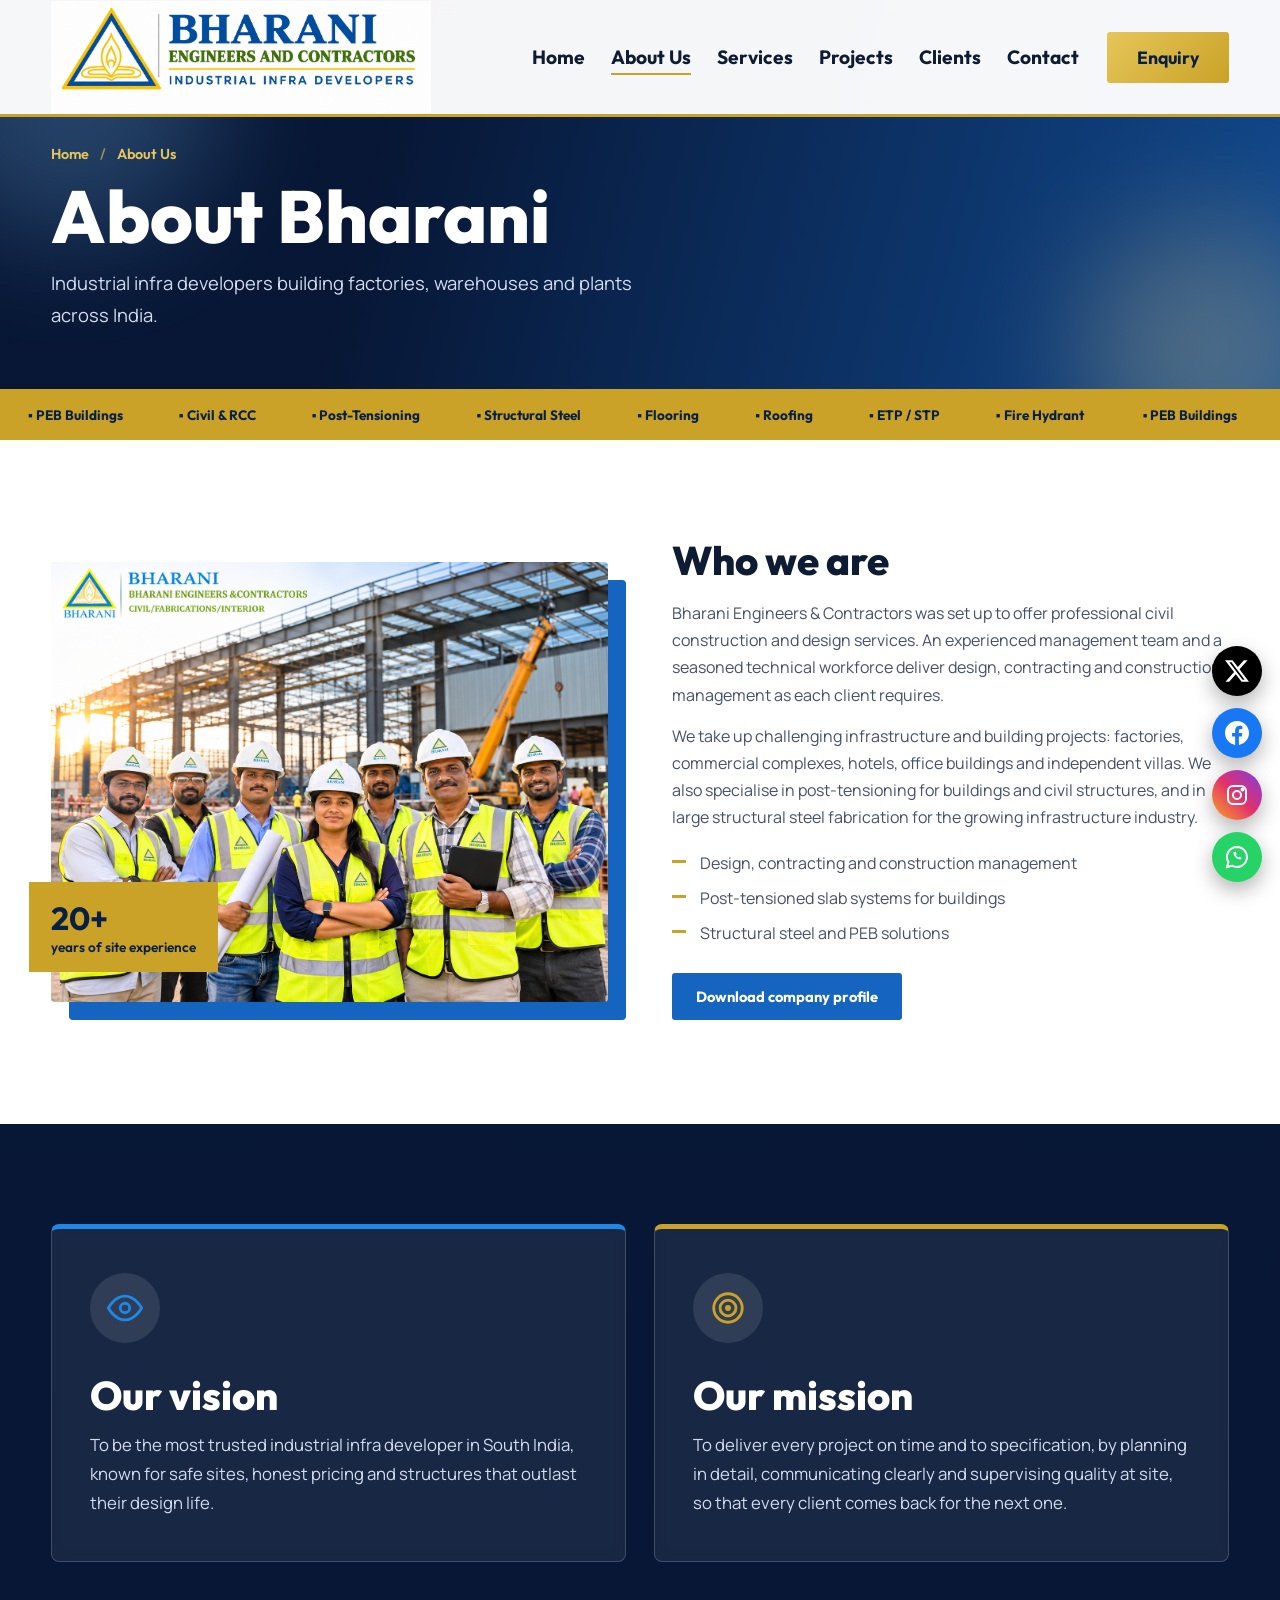
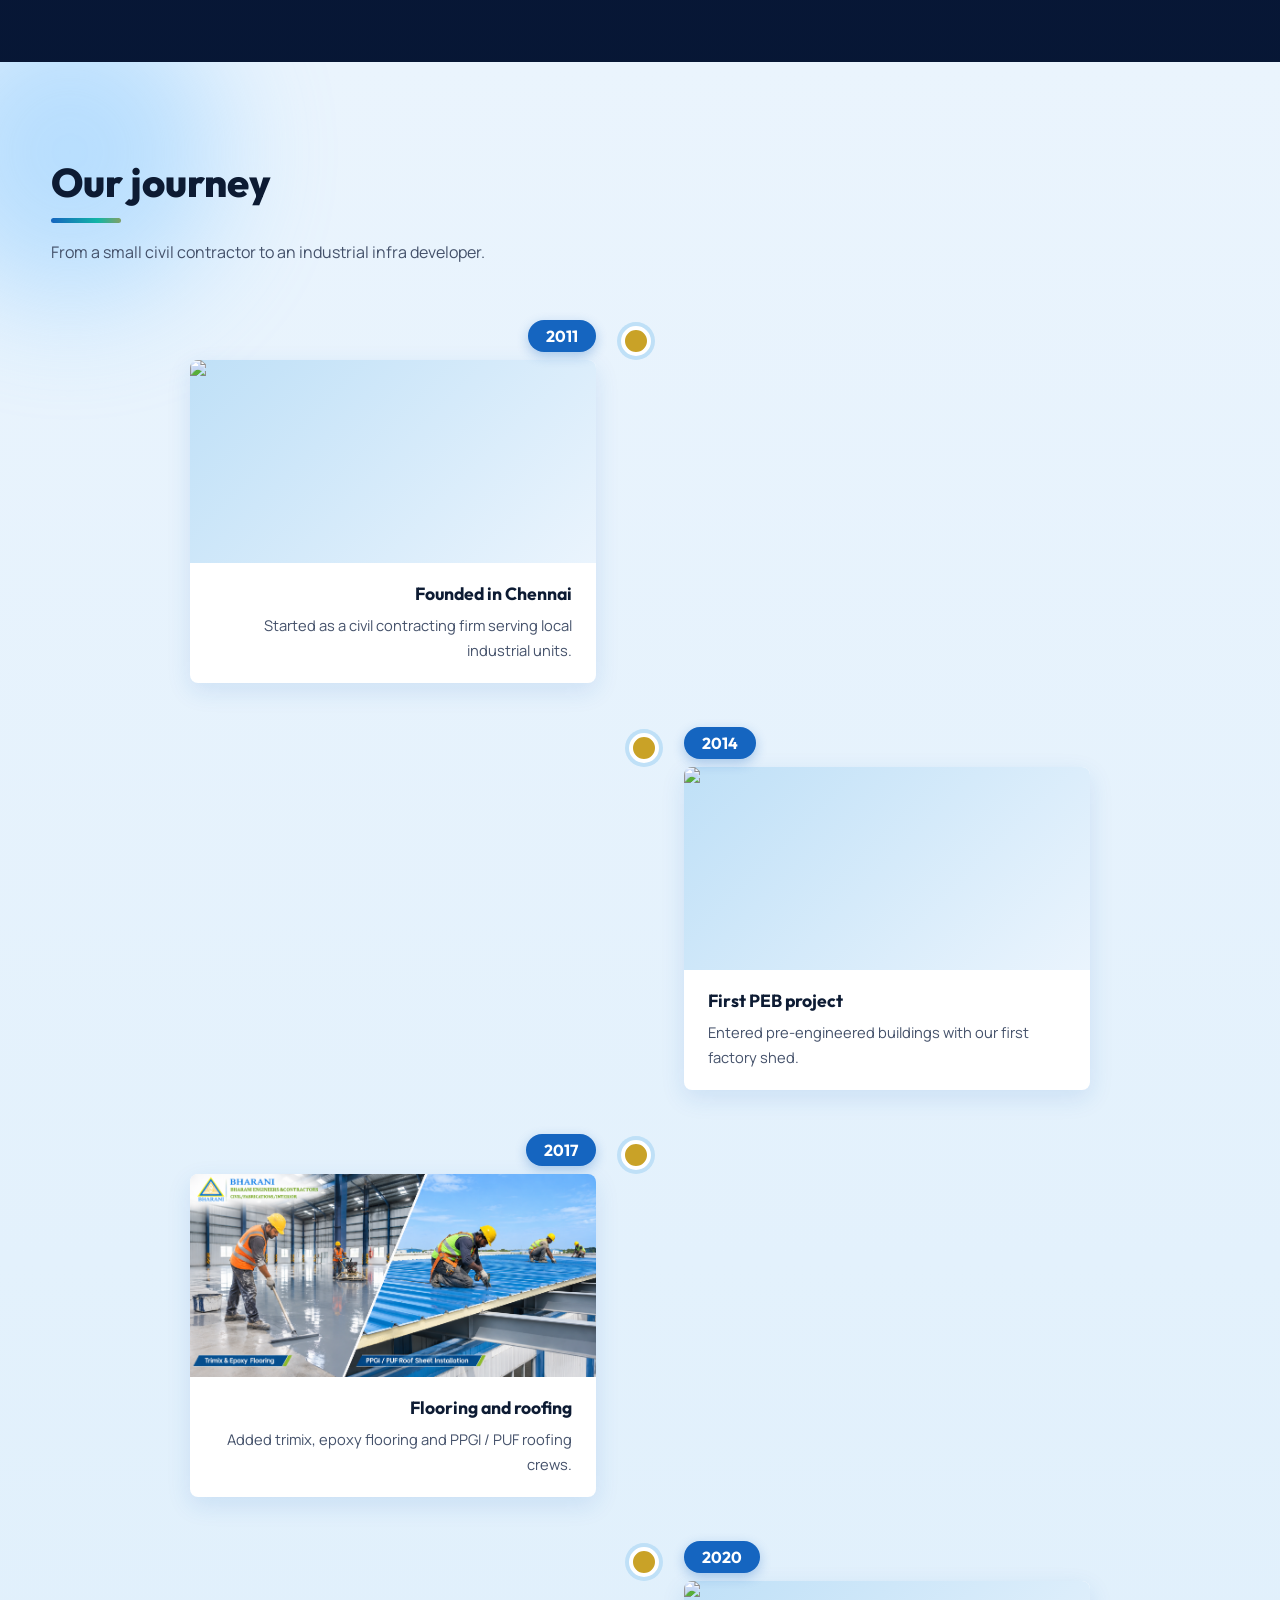
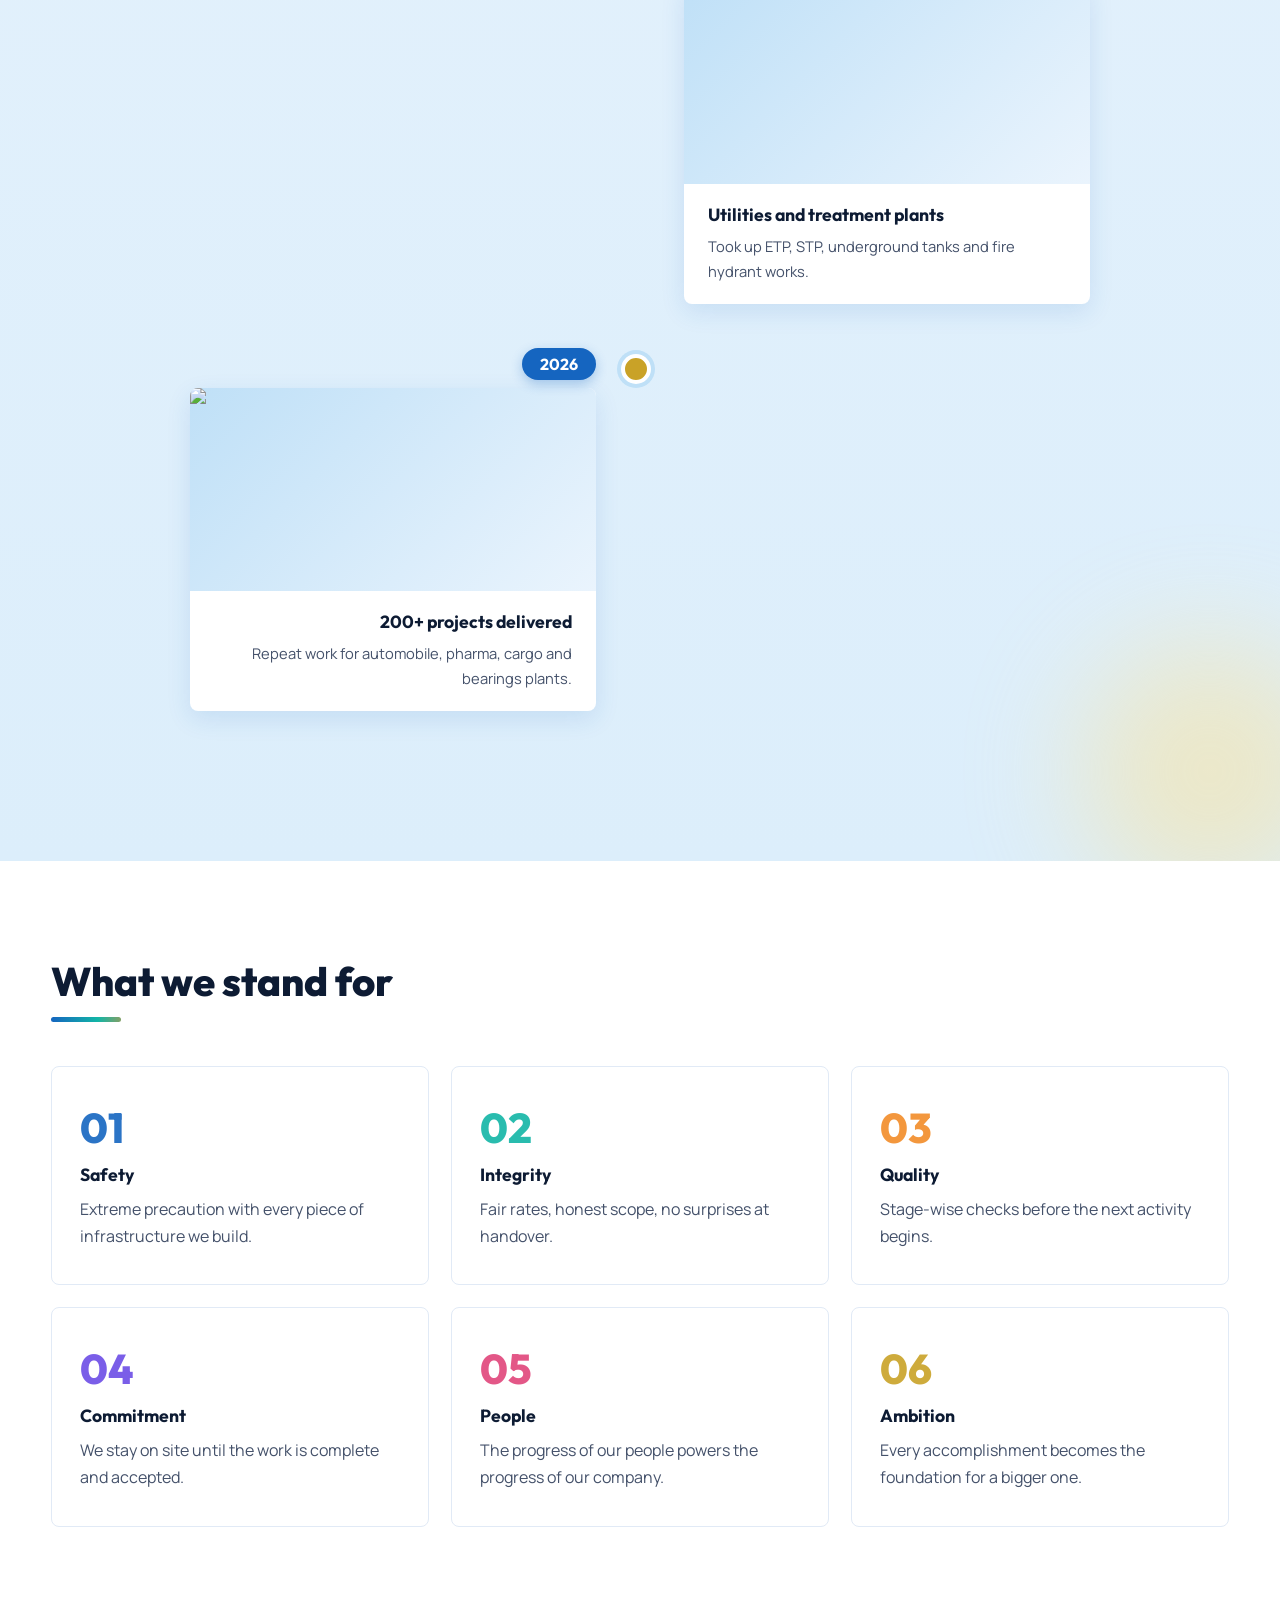
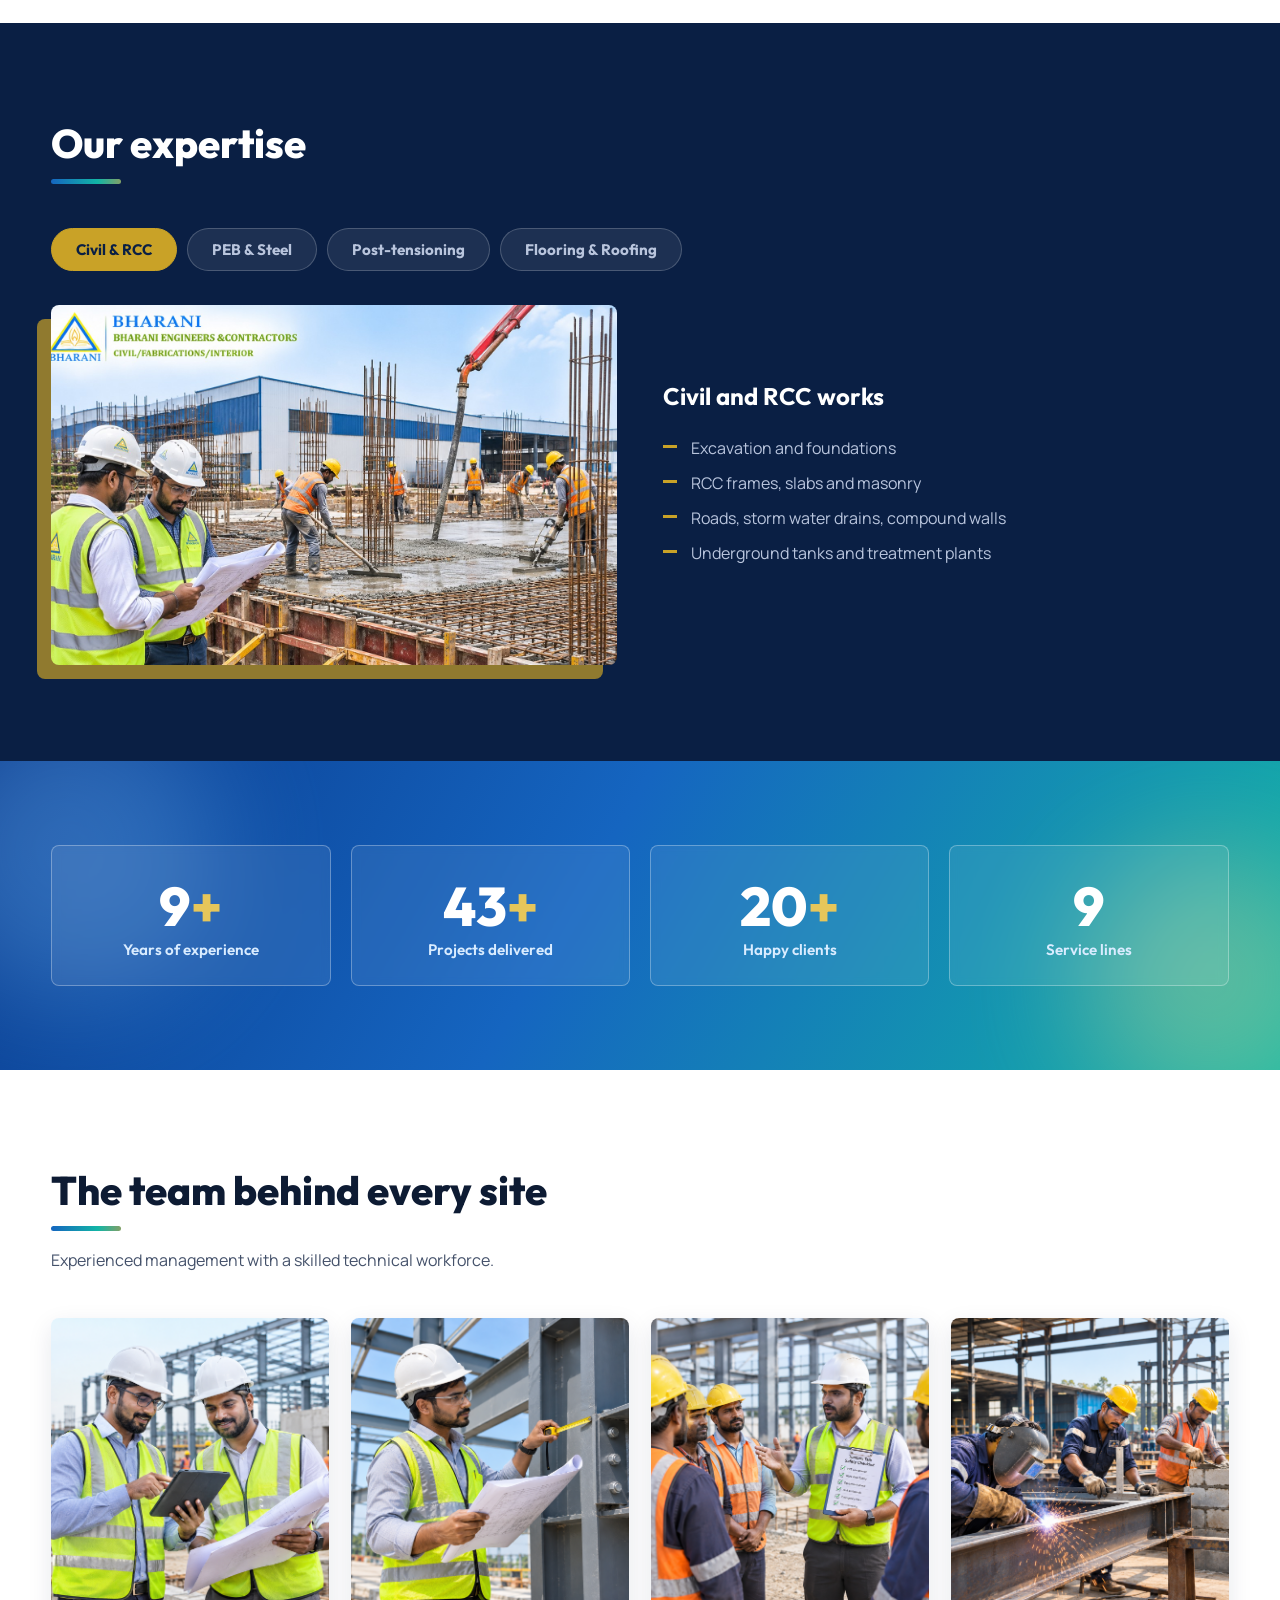
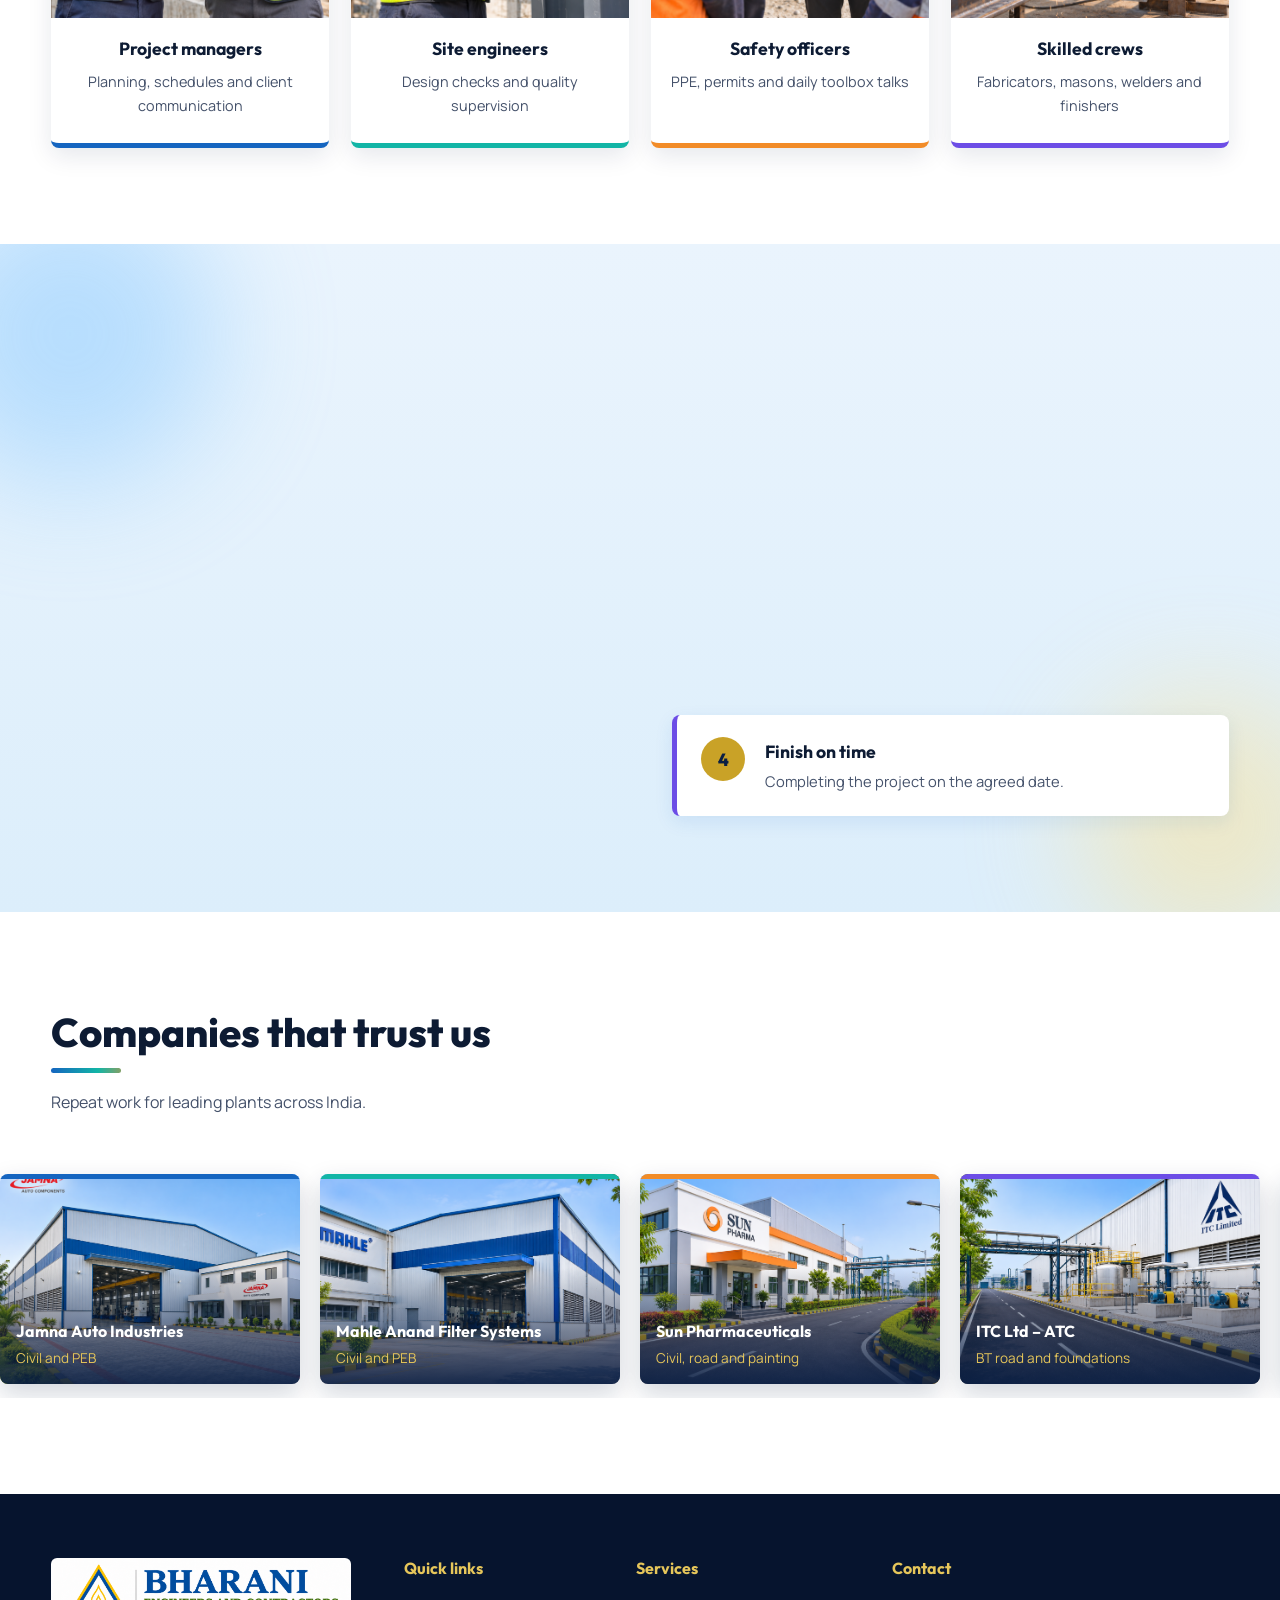
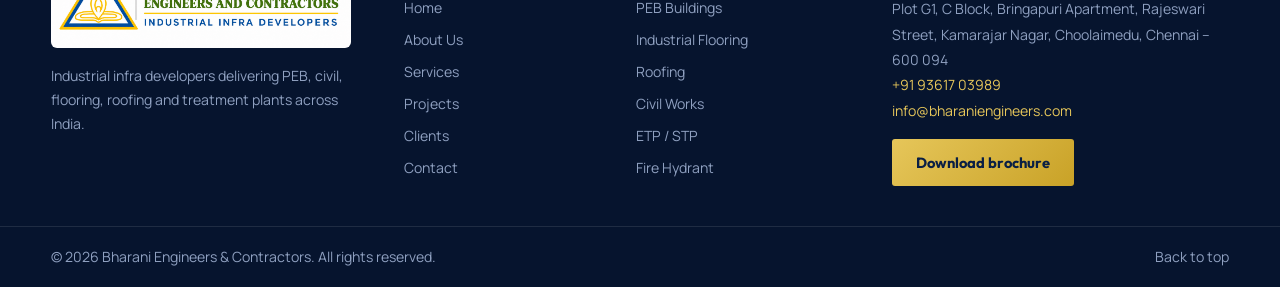
==== commit b99539eb: "Update print statement from 'Hello' to 'Goodbye'" ====
--- a/aboutus.html
+++ b/aboutus.html
@@ -32,7 +32,7 @@
   <div class="wrap">
     <p class="crumb"><a href="index.html">Home</a> <i>/</i> About Us</p>
     <h1>About Bharani</h1>
-    <p class="lead">Industrial infra developers building factories, warehouses and plants across Tamil Nadu.</p>
+    <p class="lead">Industrial infra developers building factories, warehouses and plants across India.</p>
   </div>
   <div class="ticker"><div>
     <span>PEB Buildings</span><span>Civil &amp; RCC</span><span>Post-Tensioning</span><span>Structural Steel</span><span>Flooring</span><span>Roofing</span><span>ETP / STP</span><span>Fire Hydrant</span>
@@ -45,7 +45,7 @@
   <div class="wrap two">
     <div class="imgstack rv">
       <img src="images/about-company.jpg" alt="Bharani team at an industrial site" loading="lazy" width="560" height="440">
-      <div class="badge"><b>15+</b>years of site experience</div>
+      <div class="badge"><b>20+</b>years of site experience</div>
     </div>
     <div class="rv">
       <h2>Who we are</h2>
@@ -124,9 +124,9 @@
 <!-- 4. NUMBERS -->
 <section class="nums" id="numbers"><span class="blob b1"></span><span class="blob b2"></span>
   <div class="wrap nums-g">
-    <div class="rv"><b data-cnt="15">0</b><span>Years of experience</span></div>
-    <div class="rv"><b data-cnt="200">0</b><span>Projects delivered</span></div>
-    <div class="rv"><b data-cnt="180">0</b><span>Happy clients</span></div>
+    <div class="rv"><b data-cnt="10">0</b><span>Years of experience</span></div>
+    <div class="rv"><b data-cnt="50">0</b><span>Projects delivered</span></div>
+    <div class="rv"><b data-cnt="23">0</b><span>Happy clients</span></div>
     <div class="rv"><b data-cnt="10">0</b><span>Service lines</span></div>
   </div>
 </section>
@@ -160,7 +160,7 @@
 
 <!-- 7. CLIENTS -->
 <section class="sec" id="clients">
-  <div class="wrap"><div class="head rv"><h2>Companies that trust us</h2><p>Repeat work for leading plants across Tamil Nadu.</p></div></div>
+  <div class="wrap"><div class="head rv"><h2>Companies that trust us</h2><p>Repeat work for leading plants across India.</p></div></div>
   <div class="pmq"><div id="photoTrack">
     <div class="pc" style="--c:#1565C0"><img src="images/clients/jamna-work.jpg" alt="Jamna Auto project" loading="lazy" width="300" height="210"><div><h3>Jamna Auto Industries</h3><p>Civil and PEB</p></div></div>
     <div class="pc" style="--c:#12B5A6"><img src="images/clients/mahle-work.jpg" alt="Mahle Anand project" loading="lazy" width="300" height="210"><div><h3>Mahle Anand Filter Systems</h3><p>Civil and PEB</p></div></div>
@@ -175,7 +175,7 @@
 <footer class="ftr">
   <div class="wrap fgrid">
         <div><a href="index.html" class="brand"><img src="images/logo.png" alt="Bharani logo" width="56" height="56" loading="lazy"></a>
-      <p>Industrial infra developers delivering PEB, civil, flooring, roofing and treatment plants across Tamil Nadu.</p></div>
+      <p>Industrial infra developers delivering PEB, civil, flooring, roofing and treatment plants across India.</p></div>
     <div><h4>Quick links</h4><a href="index.html">Home</a><a href="aboutus.html">About Us</a><a href="services.html">Services</a><a href="projects.html">Projects</a><a href="clients.html">Clients</a><a href="contact.html">Contact</a></div>
     <div><h4>Services</h4><a href="services.html#peb">PEB Buildings</a><a href="services.html#flooring">Industrial Flooring</a><a href="services.html#roofing">Roofing</a><a href="services.html#civil">Civil Works</a><a href="services.html#etp">ETP / STP</a><a href="services.html#hydrant">Fire Hydrant</a></div>
     <div><h4>Contact</h4><address>Plot G1, C Block, Bringapuri Apartment, Rajeswari Street, Kamarajar Nagar, Choolaimedu, Chennai – 600 094<br><a href="tel:+919361703989">+91 93617 03989</a><br><a href="mailto:info@bharaniengineers.com">info@bharaniengineers.com</a></address>
@@ -188,7 +188,7 @@
   <a class="s-x" href="https://x.com/bharani_chn" target="_blank" rel="noopener" aria-label="X (Twitter)" data-t="X"><svg viewBox="0 0 24 24"><path fill="currentColor" d="M18.901 1.153h3.68l-8.04 9.19L24 22.846h-7.406l-5.8-7.584-6.638 7.584H.474l8.6-9.83L0 1.154h7.594l5.243 6.932ZM17.61 20.644h2.039L6.486 3.24H4.298Z"/></svg></a>
   <a class="s-fb" href="https://www.facebook.com/BharaniEngineersandContractors/" target="_blank" rel="noopener" aria-label="Facebook" data-t="Facebook"><svg viewBox="0 0 24 24"><path fill="currentColor" d="M24 12.073c0-6.627-5.373-12-12-12s-12 5.373-12 12c0 5.99 4.388 10.954 10.125 11.854v-8.385H7.078v-3.47h3.047V9.43c0-3.007 1.792-4.669 4.533-4.669 1.312 0 2.686.235 2.686.235v2.953H15.83c-1.491 0-1.956.925-1.956 1.874v2.25h3.328l-.532 3.47h-2.796v8.385C19.612 23.027 24 18.062 24 12.073z"/></svg></a>
   <a class="s-ig" href="https://www.instagram.com/bharaniengineers/" target="_blank" rel="noopener" aria-label="Instagram" data-t="Instagram"><svg viewBox="0 0 24 24" fill="none" stroke="currentColor" stroke-width="2"><rect x="3" y="3" width="18" height="18" rx="5"/><circle cx="12" cy="12" r="4"/><circle cx="17.5" cy="6.5" r="1" fill="currentColor"/></svg></a>
-  <a class="s-wa" href="https://wa.me/919361703989" target="_blank" rel="noopener" aria-label="WhatsApp" data-t="WhatsApp"><svg viewBox="0 0 24 24"><path fill="none" stroke="currentColor" stroke-width="2" d="M12 2a10 10 0 0 0-8.6 15.1L2 22l5-1.3A10 10 0 1 0 12 2z"/><path fill="currentColor" d="M8.4 7.4c.2 3.6 3.4 6.8 7 7.1l1.4-1.6-2.4-1.2-1 .8c-1-.4-2-1.4-2.5-2.5l.8-1-1.2-2.4z"/></svg></a>
+  <a class="s-wa" href="https://wa.me/919600647468" target="_blank" rel="noopener" aria-label="WhatsApp" data-t="WhatsApp"><svg viewBox="0 0 24 24"><path fill="none" stroke="currentColor" stroke-width="2" d="M12 2a10 10 0 0 0-8.6 15.1L2 22l5-1.3A10 10 0 1 0 12 2z"/><path fill="currentColor" d="M8.4 7.4c.2 3.6 3.4 6.8 7 7.1l1.4-1.6-2.4-1.2-1 .8c-1-.4-2-1.4-2.5-2.5l.8-1-1.2-2.4z"/></svg></a>
 </div>
 
 <div class="modal" id="modal" aria-hidden="true">
@@ -204,4 +204,4 @@
 </div>
 <script src="js/about.js" defer></script>
 </body>
-</html>+</html>
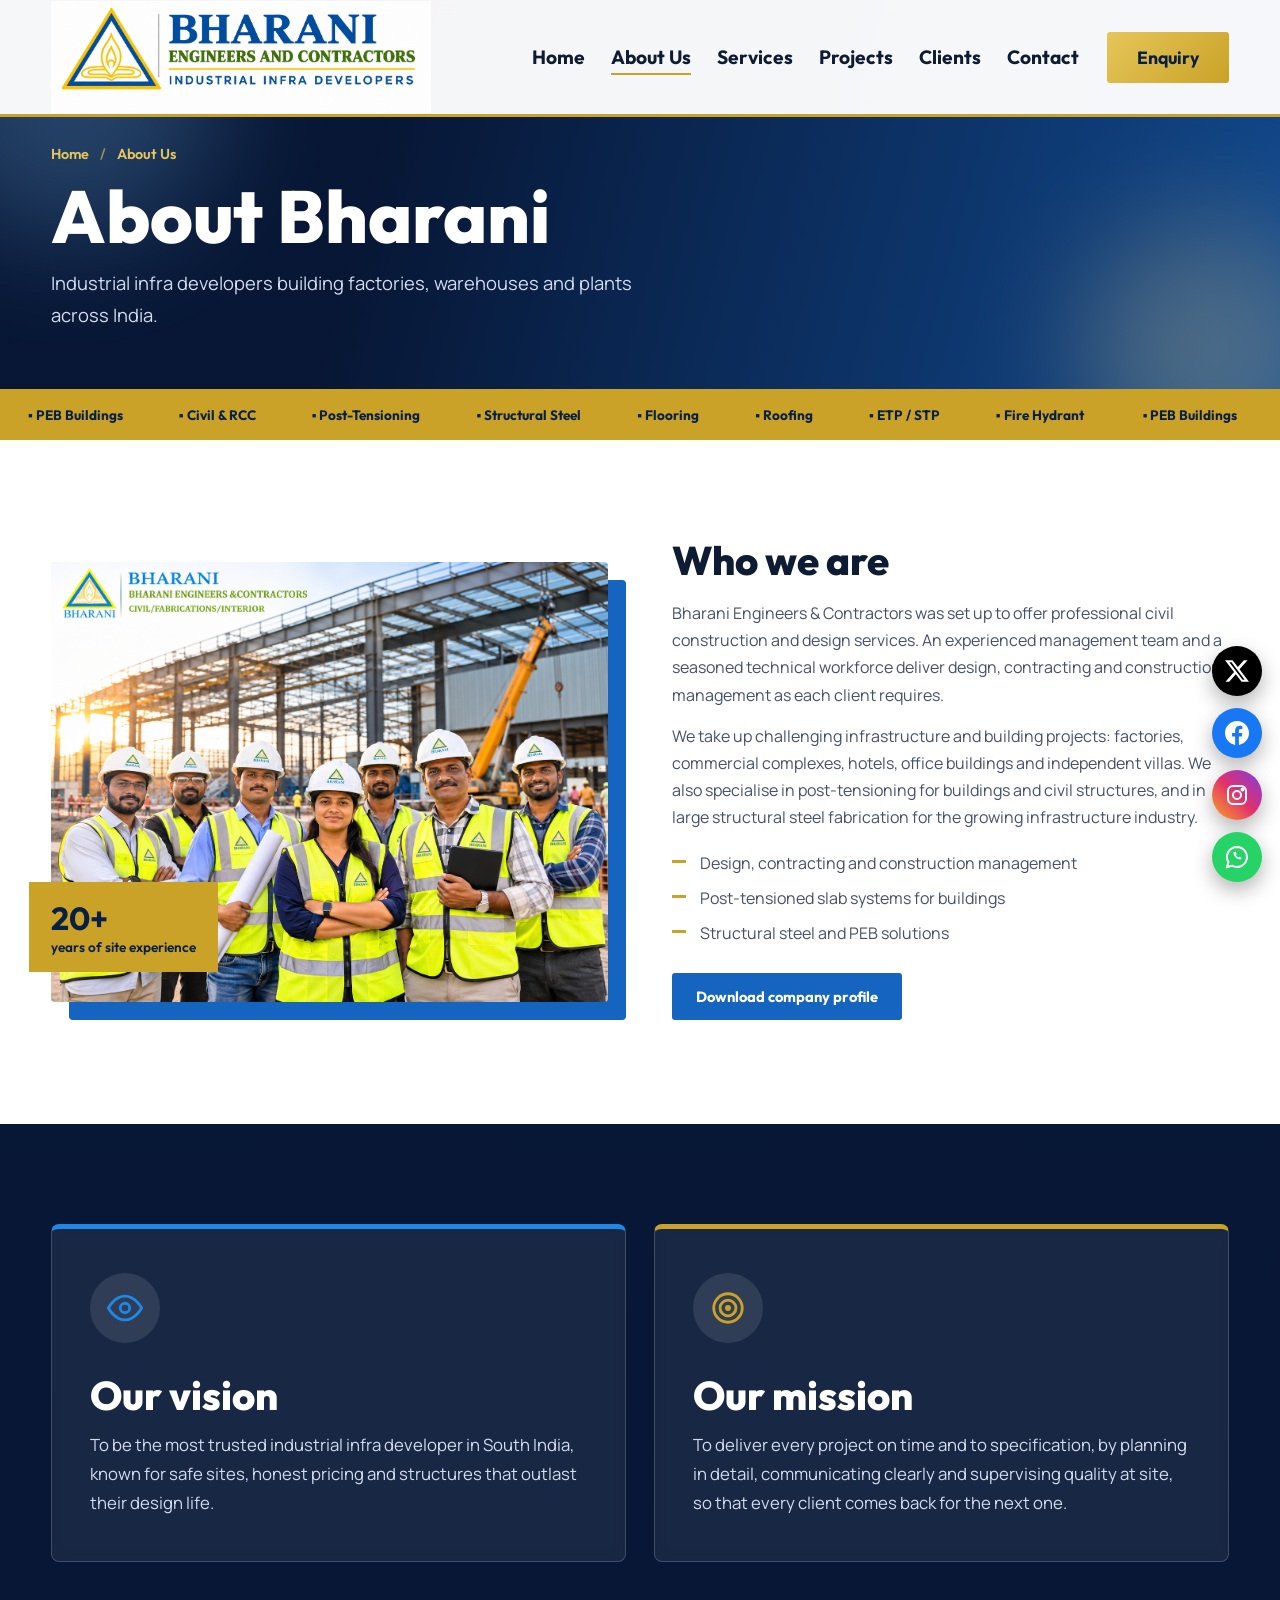
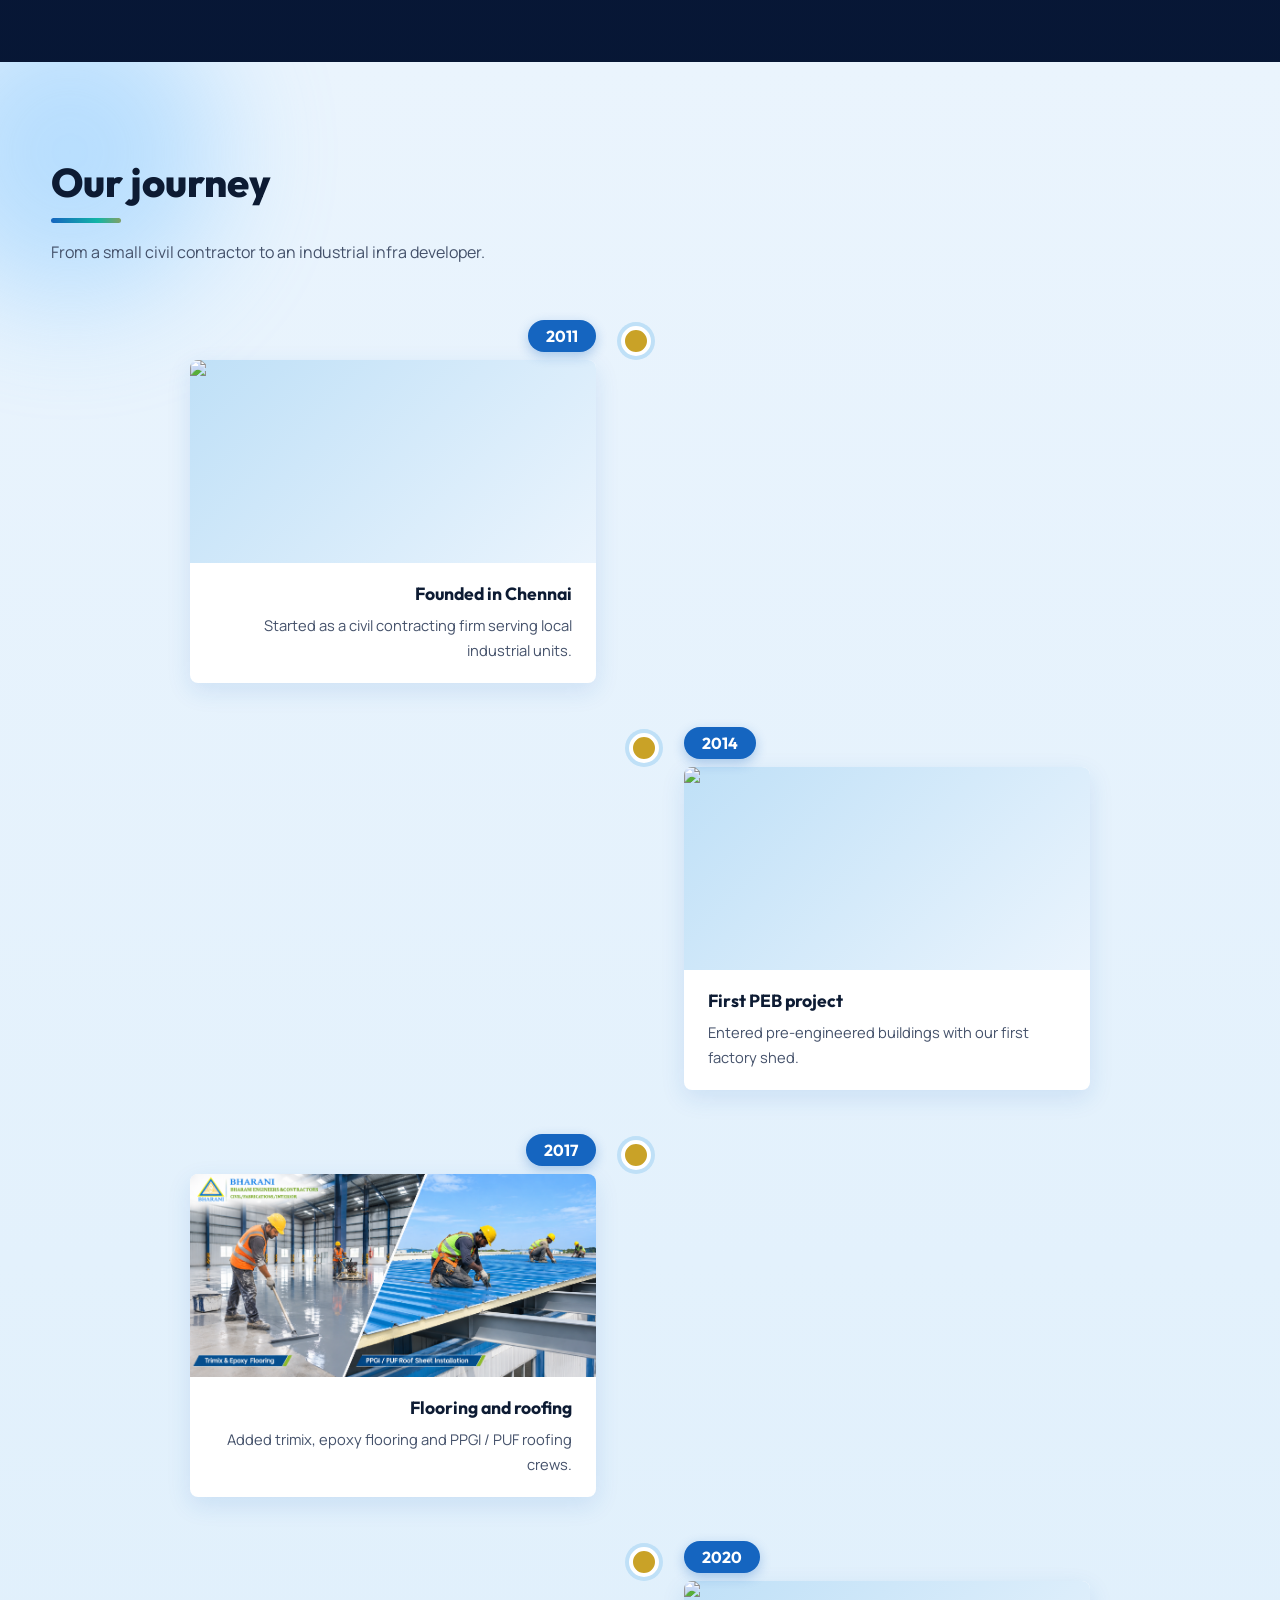
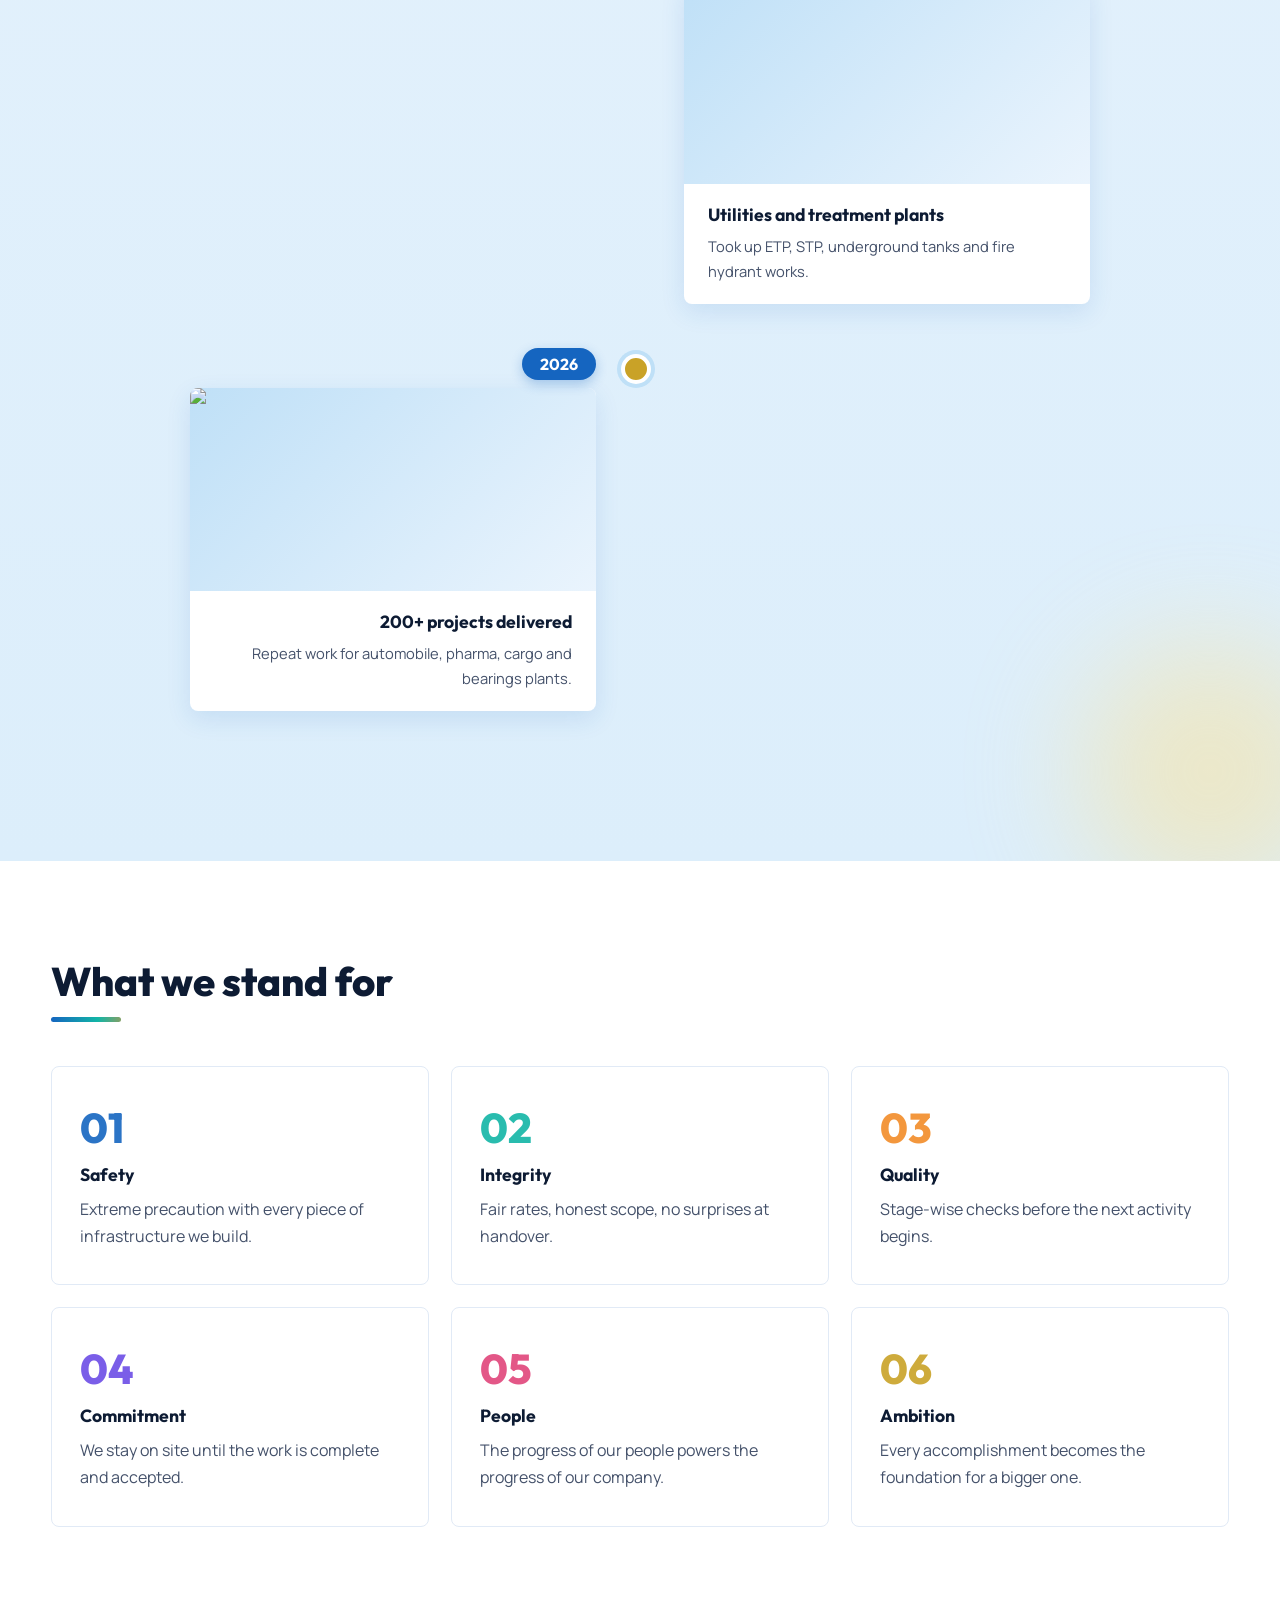
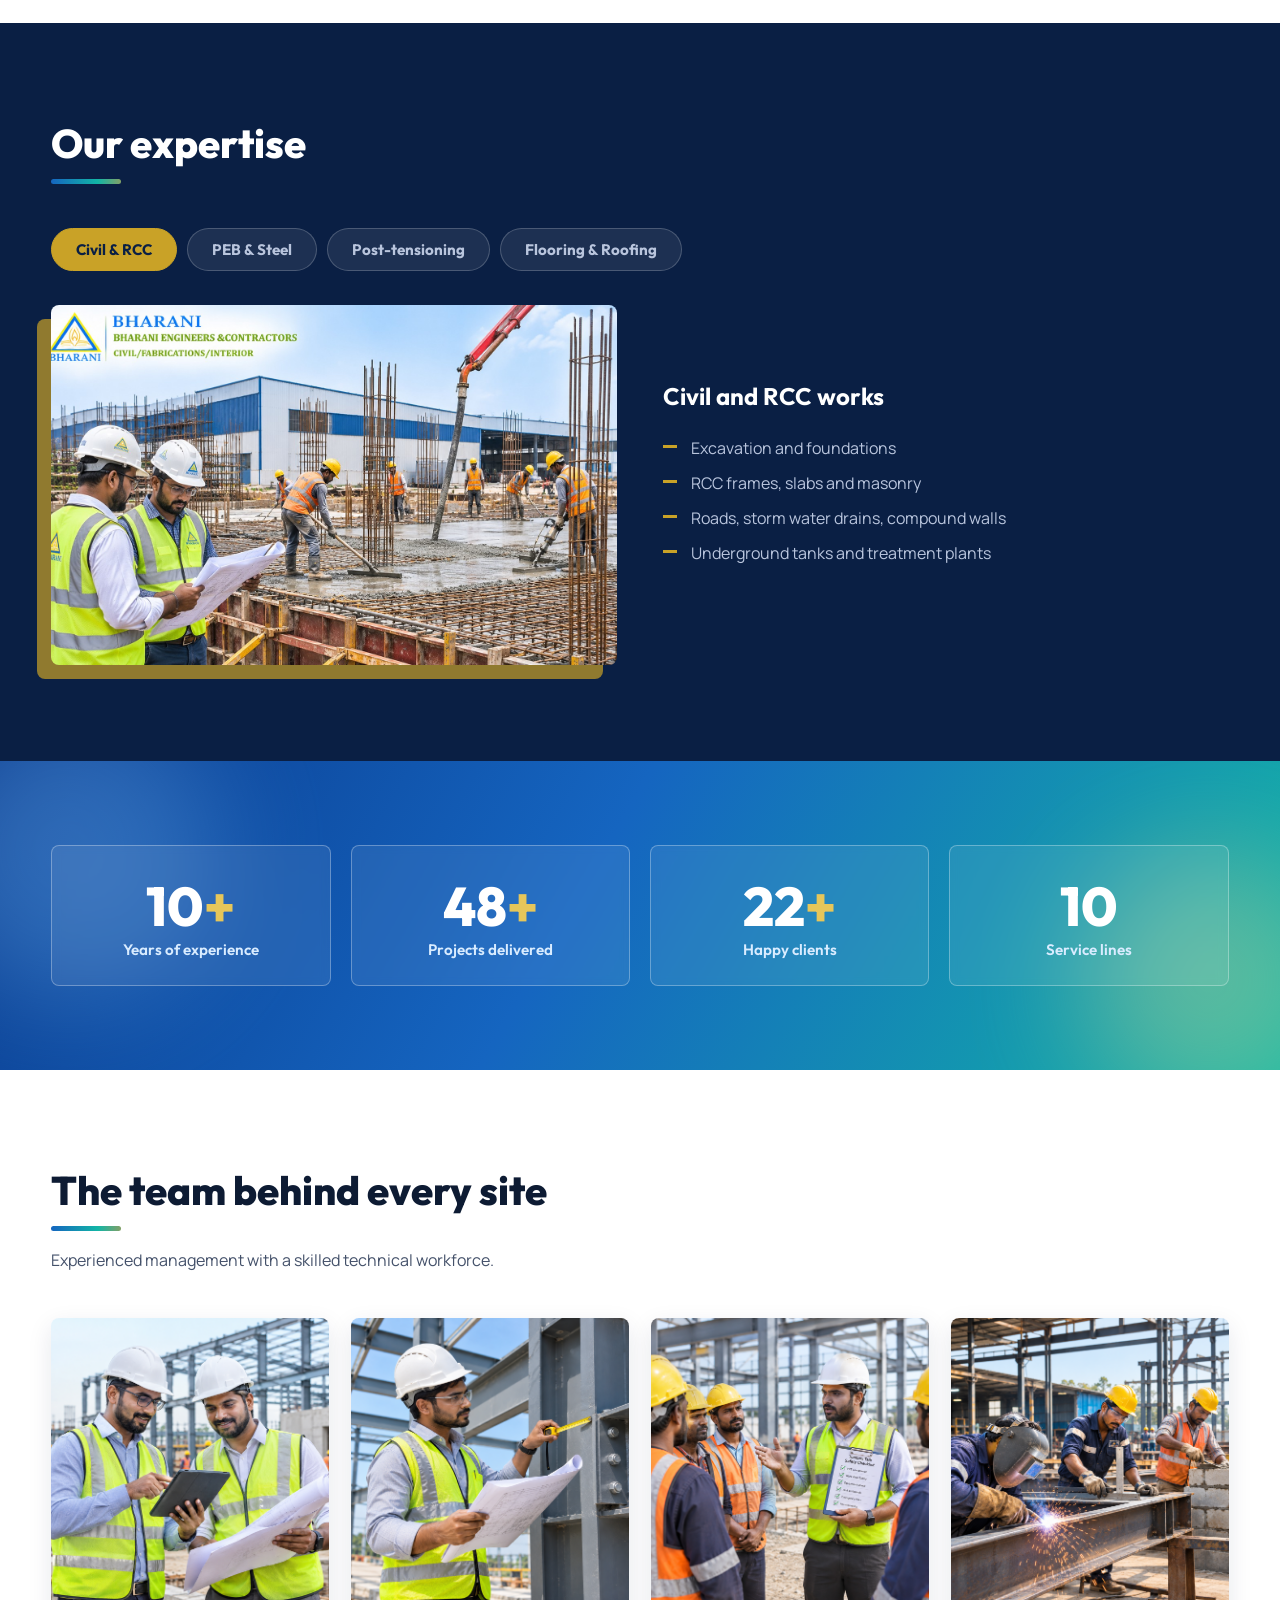
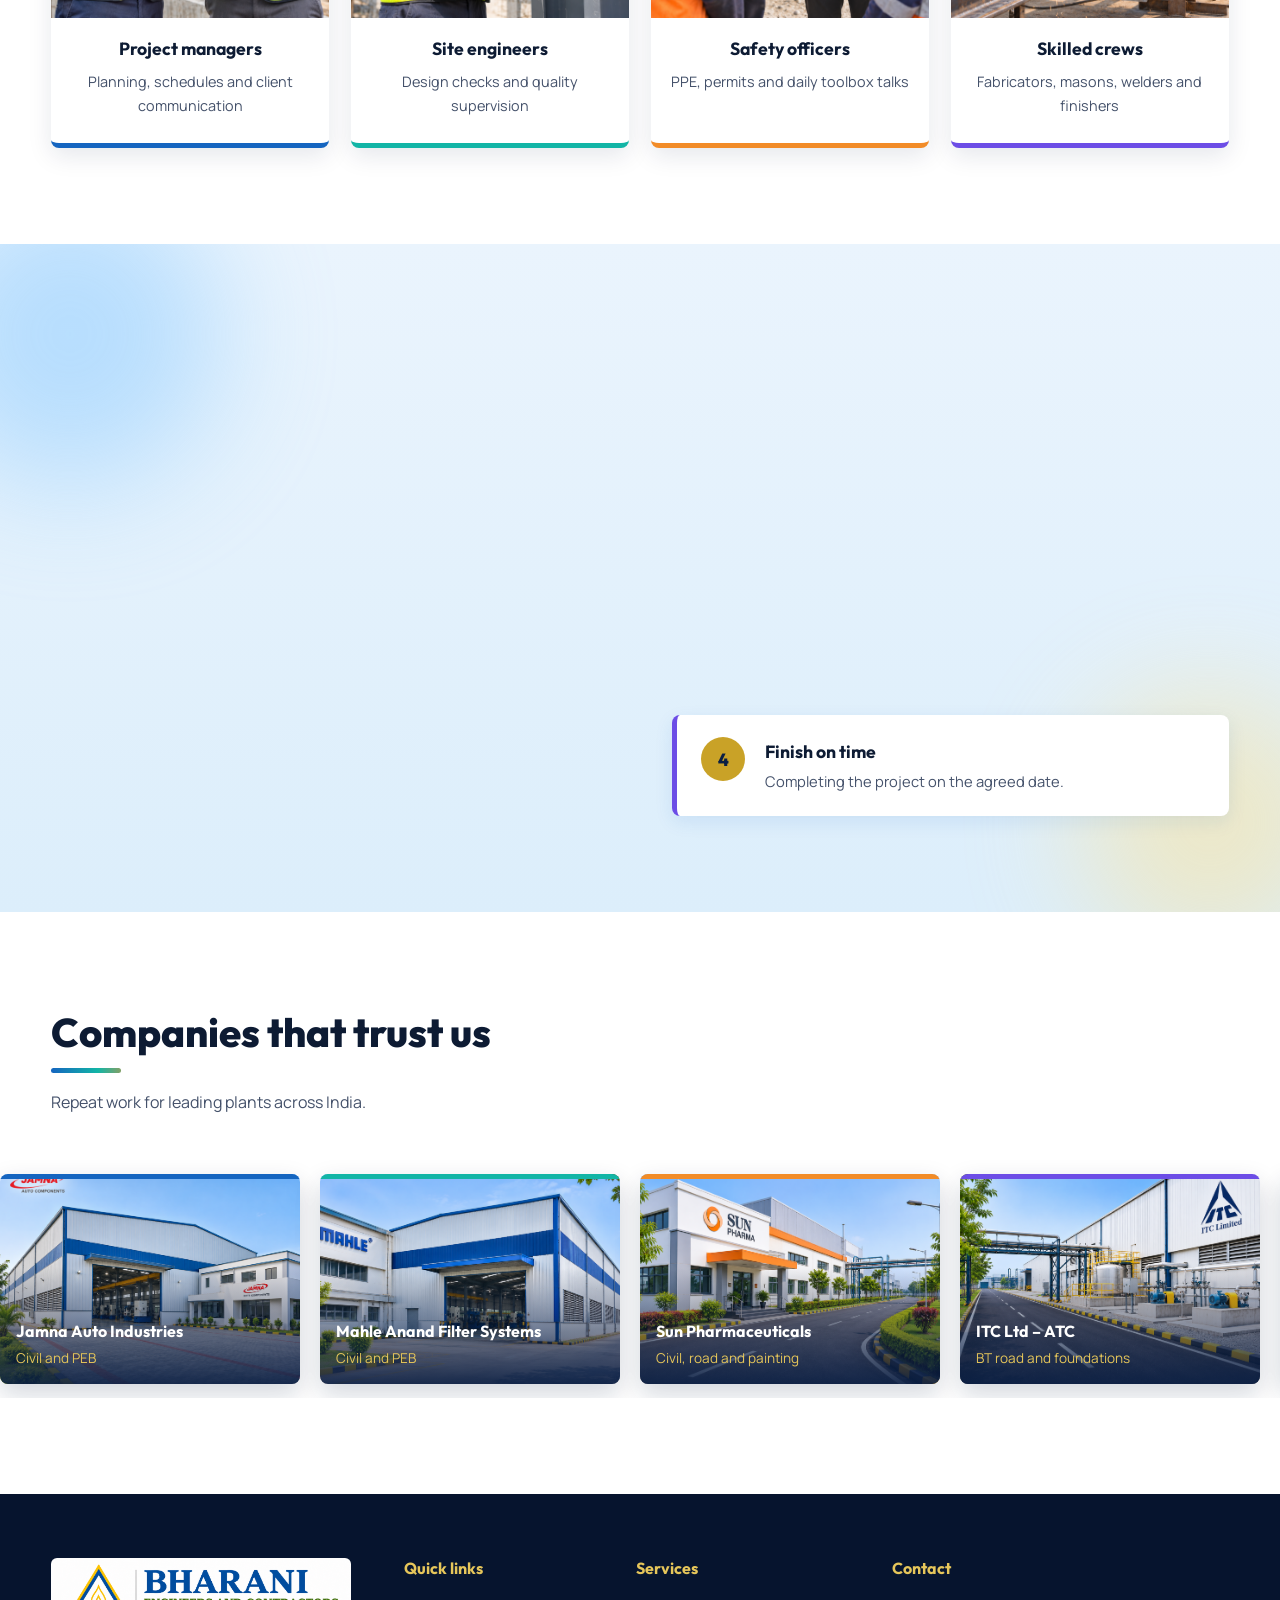
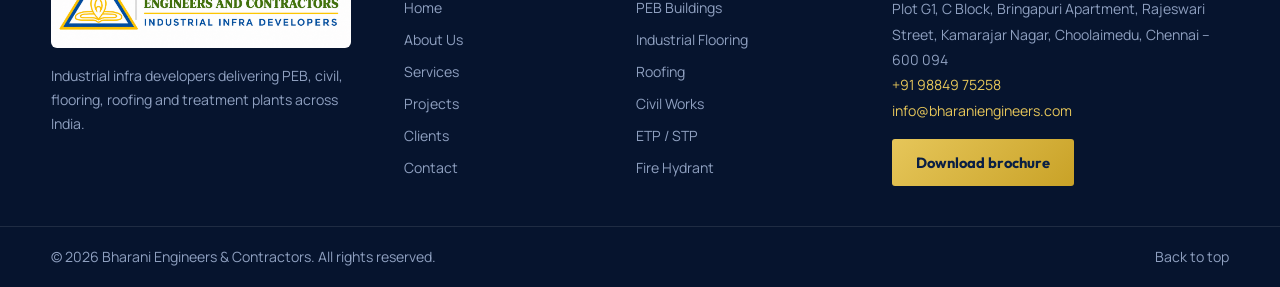
==== commit 75a87052: "Update aboutus.html" ====
--- a/aboutus.html
+++ b/aboutus.html
@@ -178,7 +178,7 @@
       <p>Industrial infra developers delivering PEB, civil, flooring, roofing and treatment plants across India.</p></div>
     <div><h4>Quick links</h4><a href="index.html">Home</a><a href="aboutus.html">About Us</a><a href="services.html">Services</a><a href="projects.html">Projects</a><a href="clients.html">Clients</a><a href="contact.html">Contact</a></div>
     <div><h4>Services</h4><a href="services.html#peb">PEB Buildings</a><a href="services.html#flooring">Industrial Flooring</a><a href="services.html#roofing">Roofing</a><a href="services.html#civil">Civil Works</a><a href="services.html#etp">ETP / STP</a><a href="services.html#hydrant">Fire Hydrant</a></div>
-    <div><h4>Contact</h4><address>Plot G1, C Block, Bringapuri Apartment, Rajeswari Street, Kamarajar Nagar, Choolaimedu, Chennai – 600 094<br><a href="tel:+919361703989">+91 93617 03989</a><br><a href="mailto:info@bharaniengineers.com">info@bharaniengineers.com</a></address>
+    <div><h4>Contact</h4><address>Plot G1, C Block, Bringapuri Apartment, Rajeswari Street, Kamarajar Nagar, Choolaimedu, Chennai – 600 094<br><a href="tel:+919884975258">+91 98849 75258</a><br><a href="mailto:info@bharaniengineers.com">info@bharaniengineers.com</a></address>
       <a class="btn gold" href="Bharani-Company-Profile.pdf" download>Download brochure</a></div>
   </div>
   <div class="fbar"><div class="wrap"><span>© <span id="yr"></span> Bharani Engineers &amp; Contractors. All rights reserved.</span><a href="#hdr">Back to top</a></div></div>
